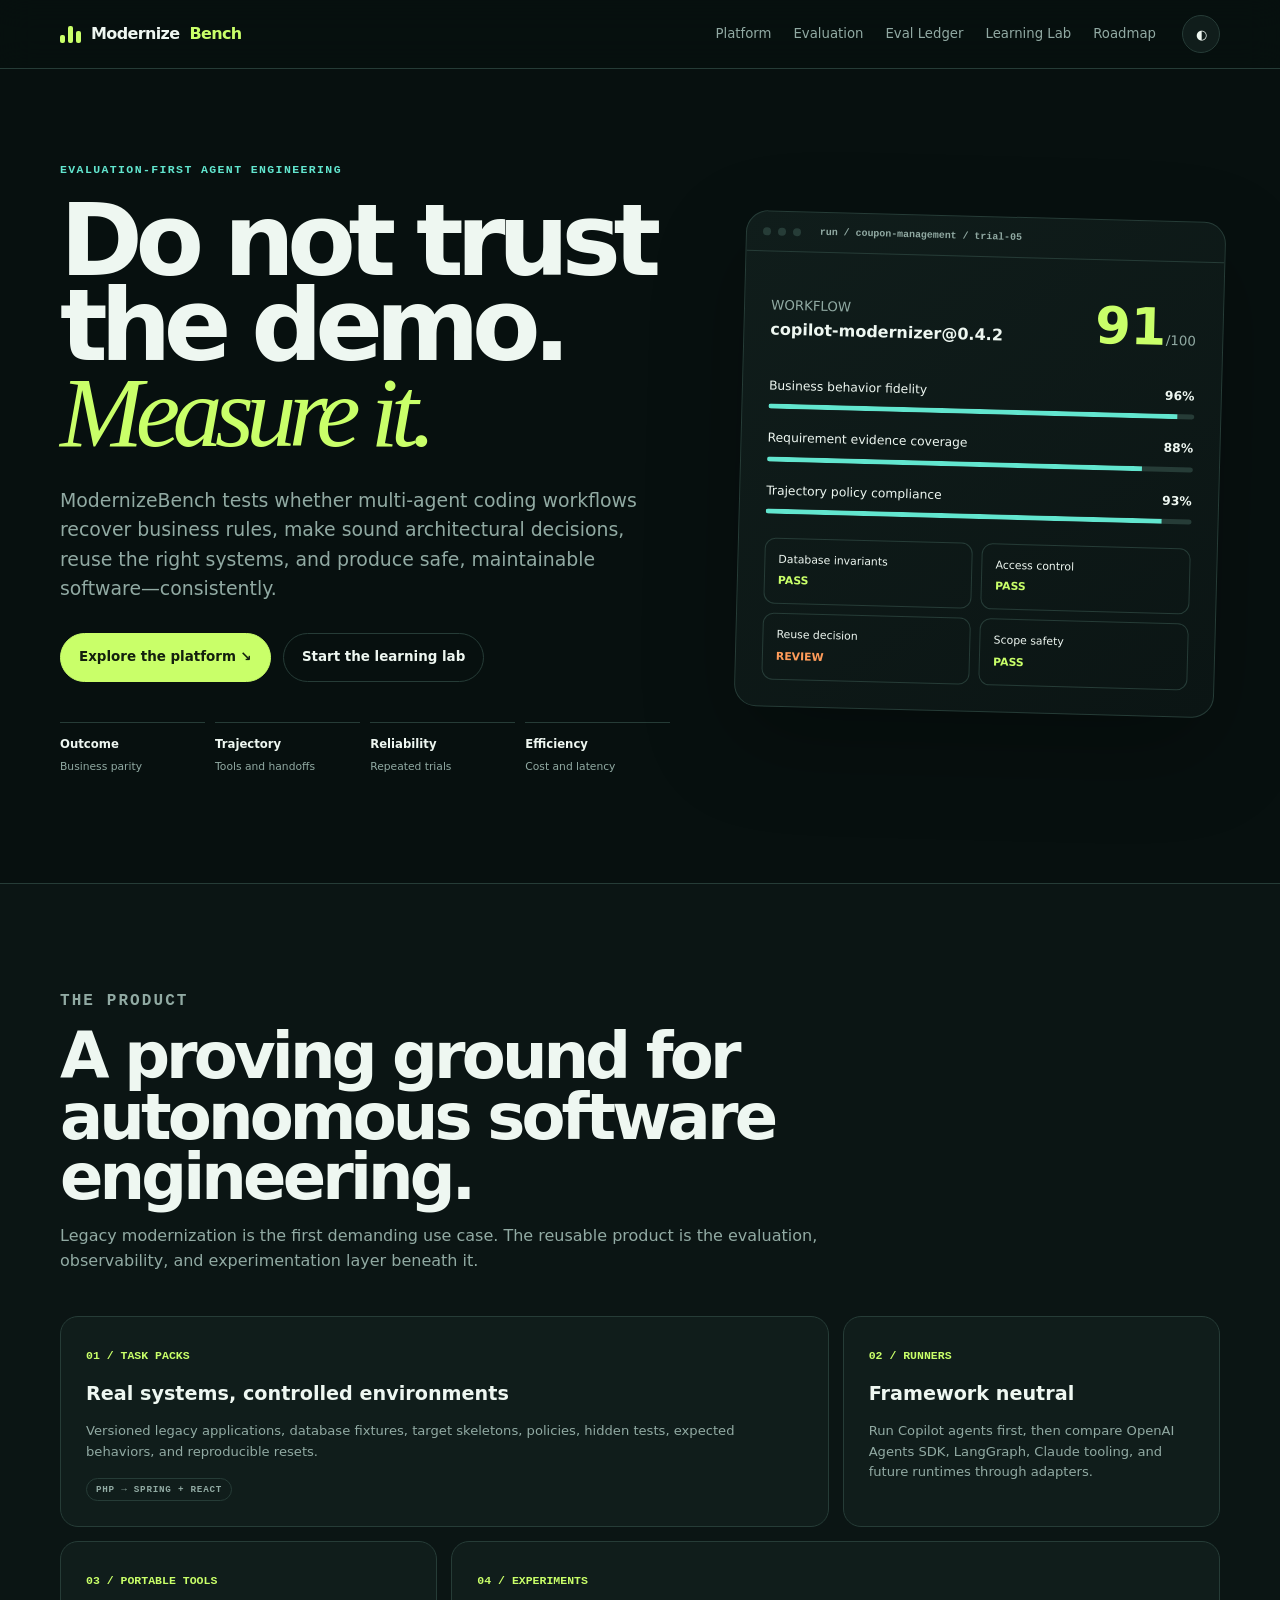
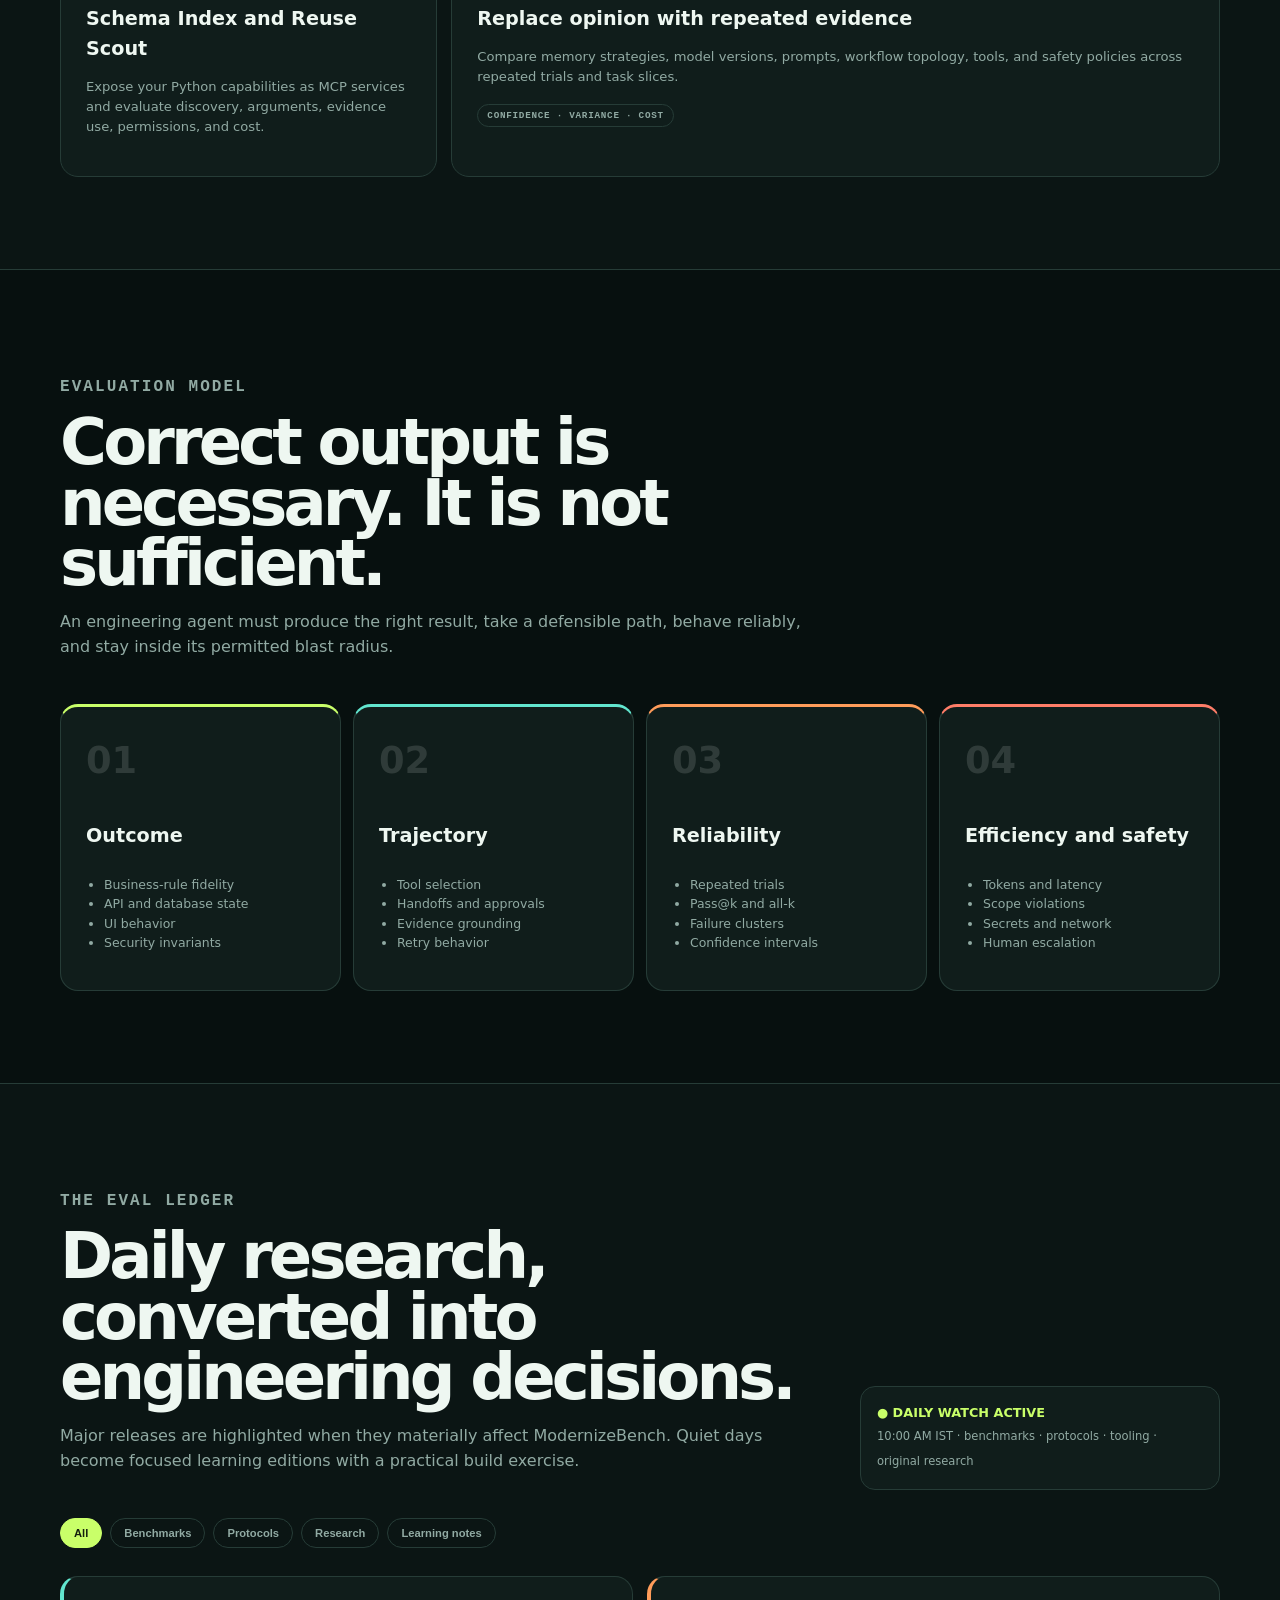
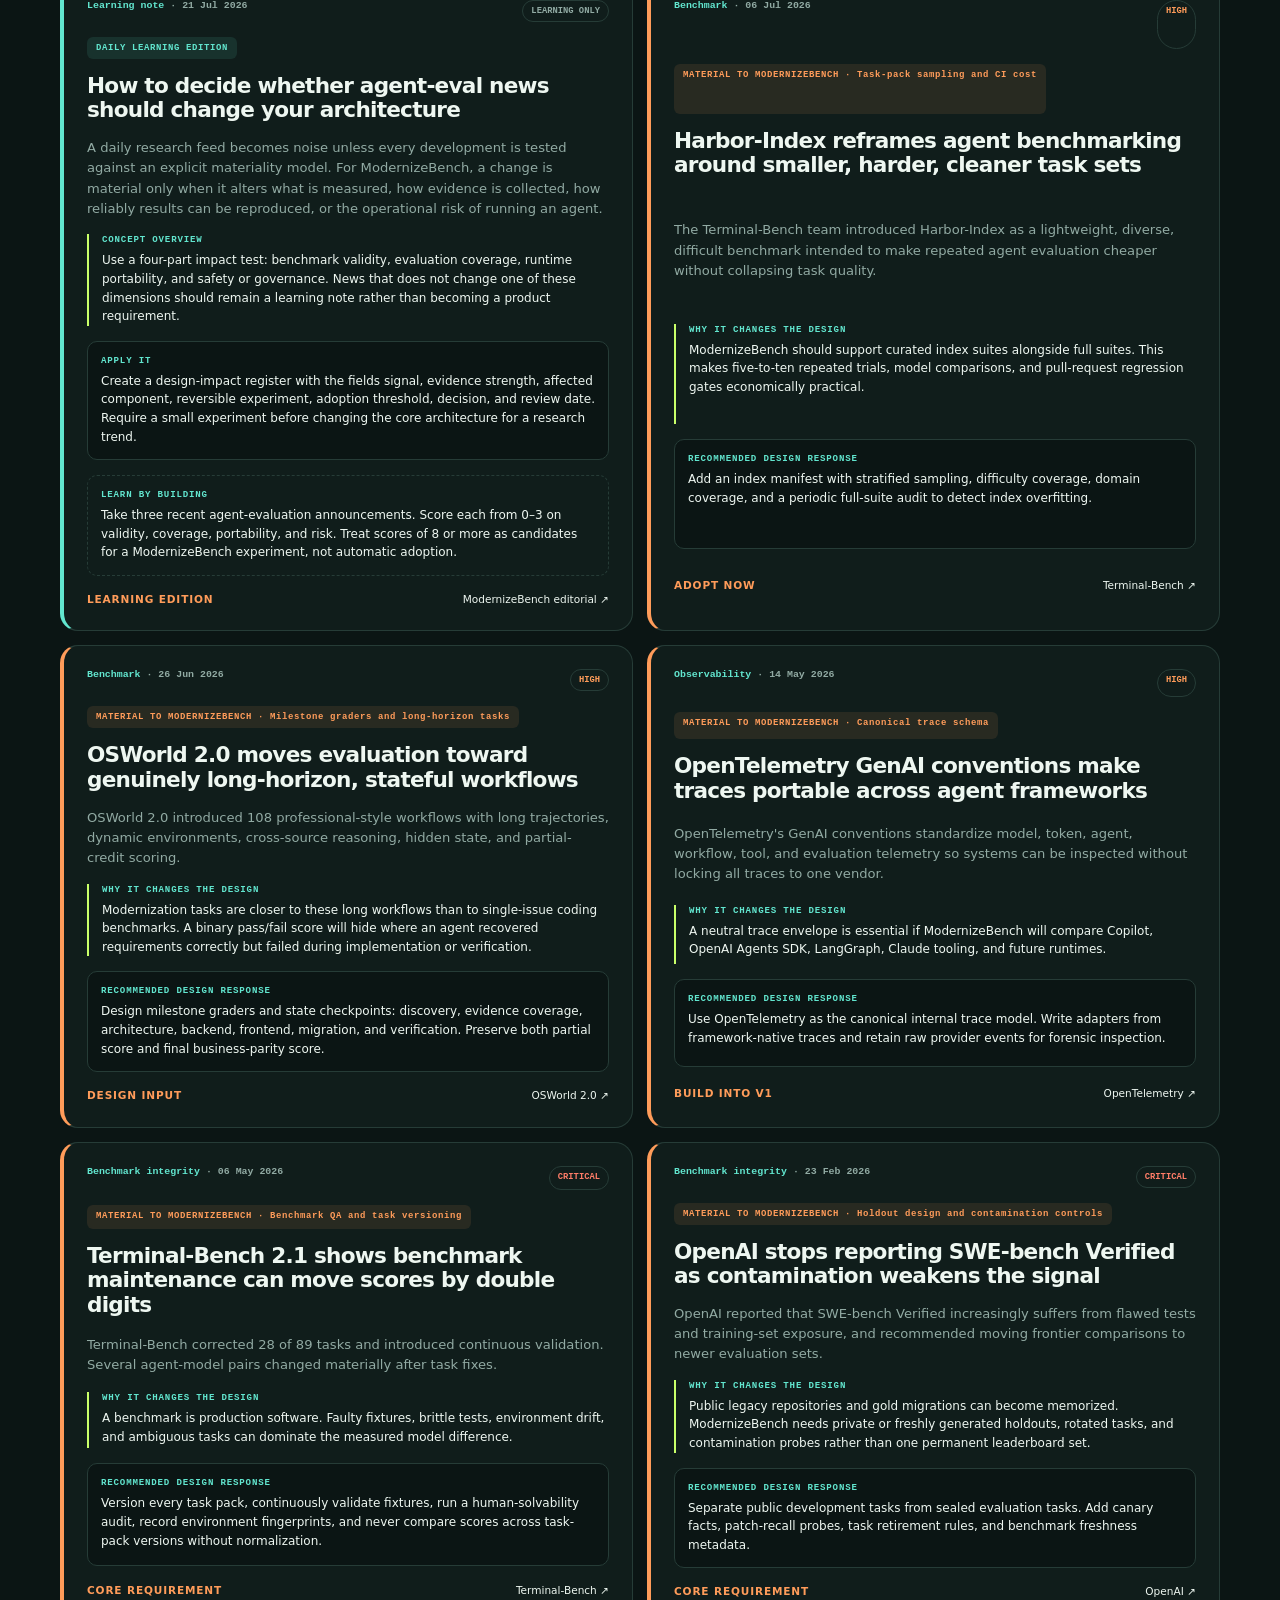
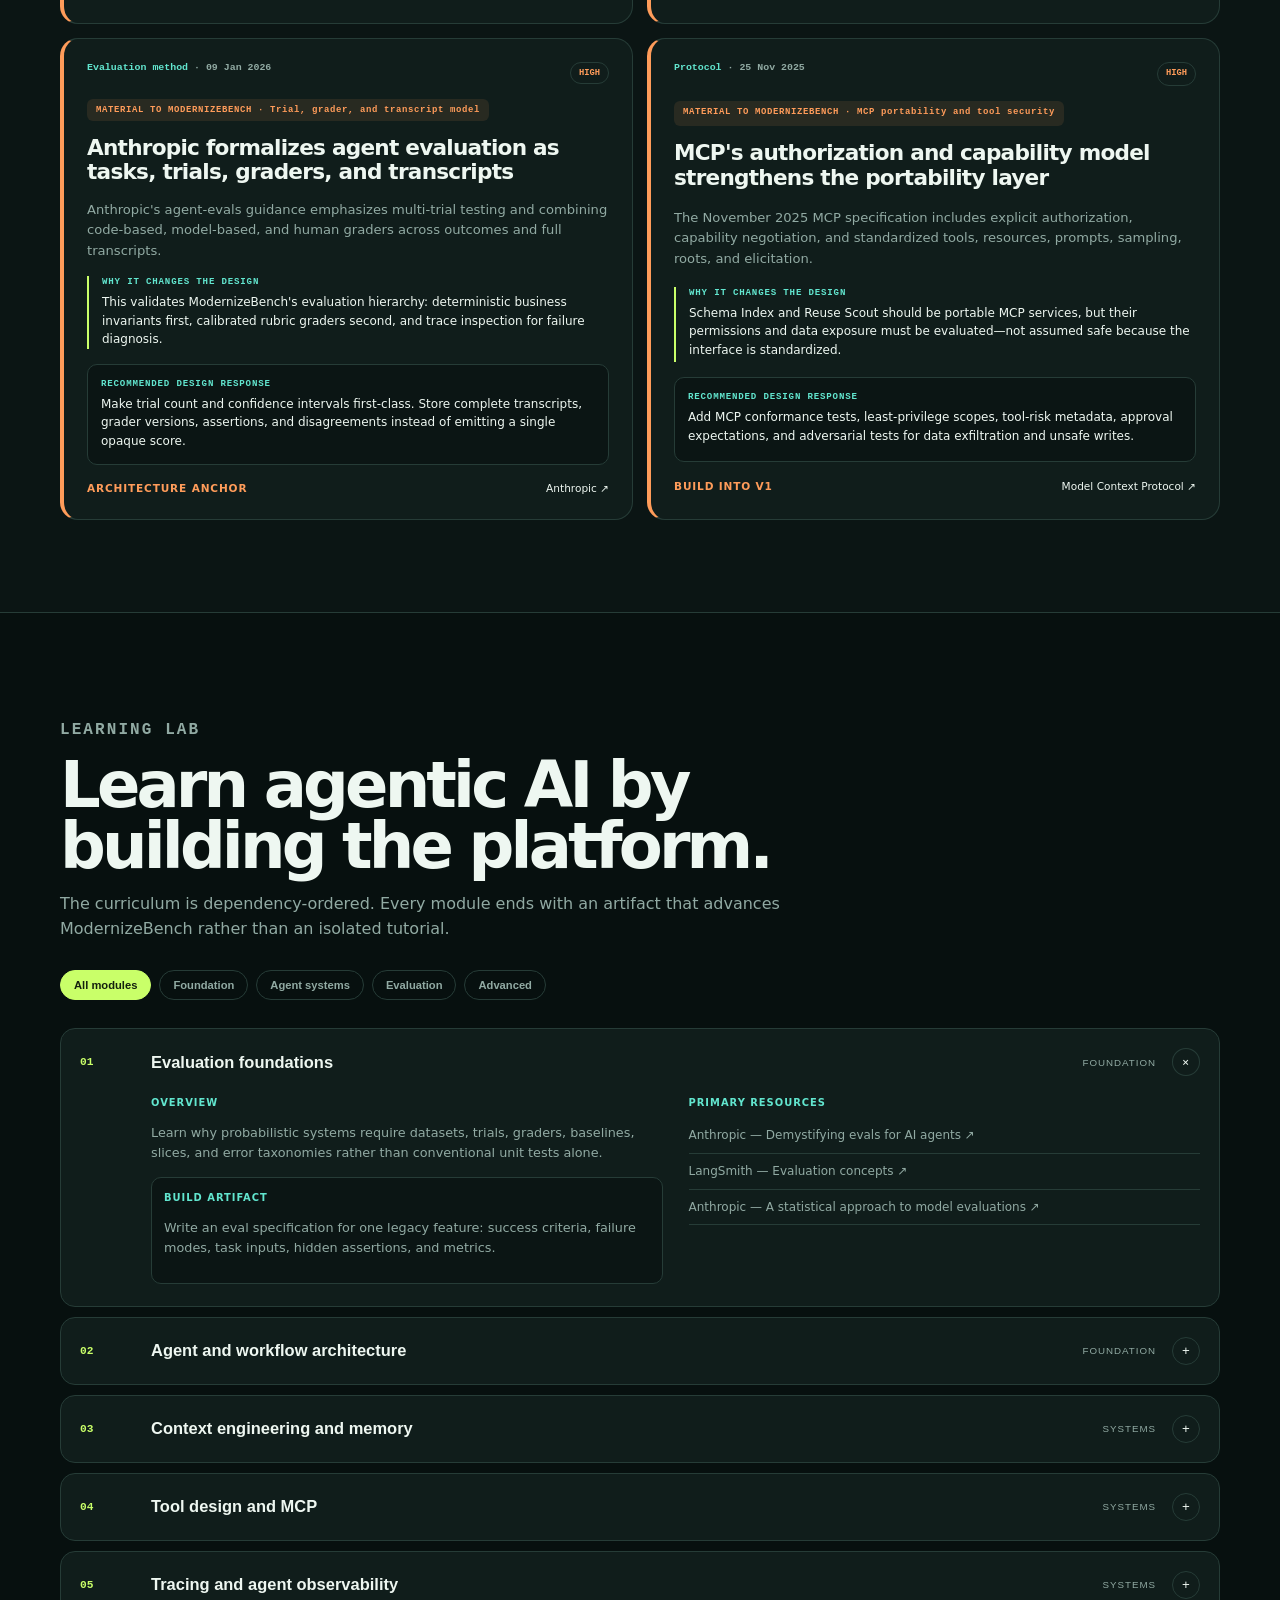
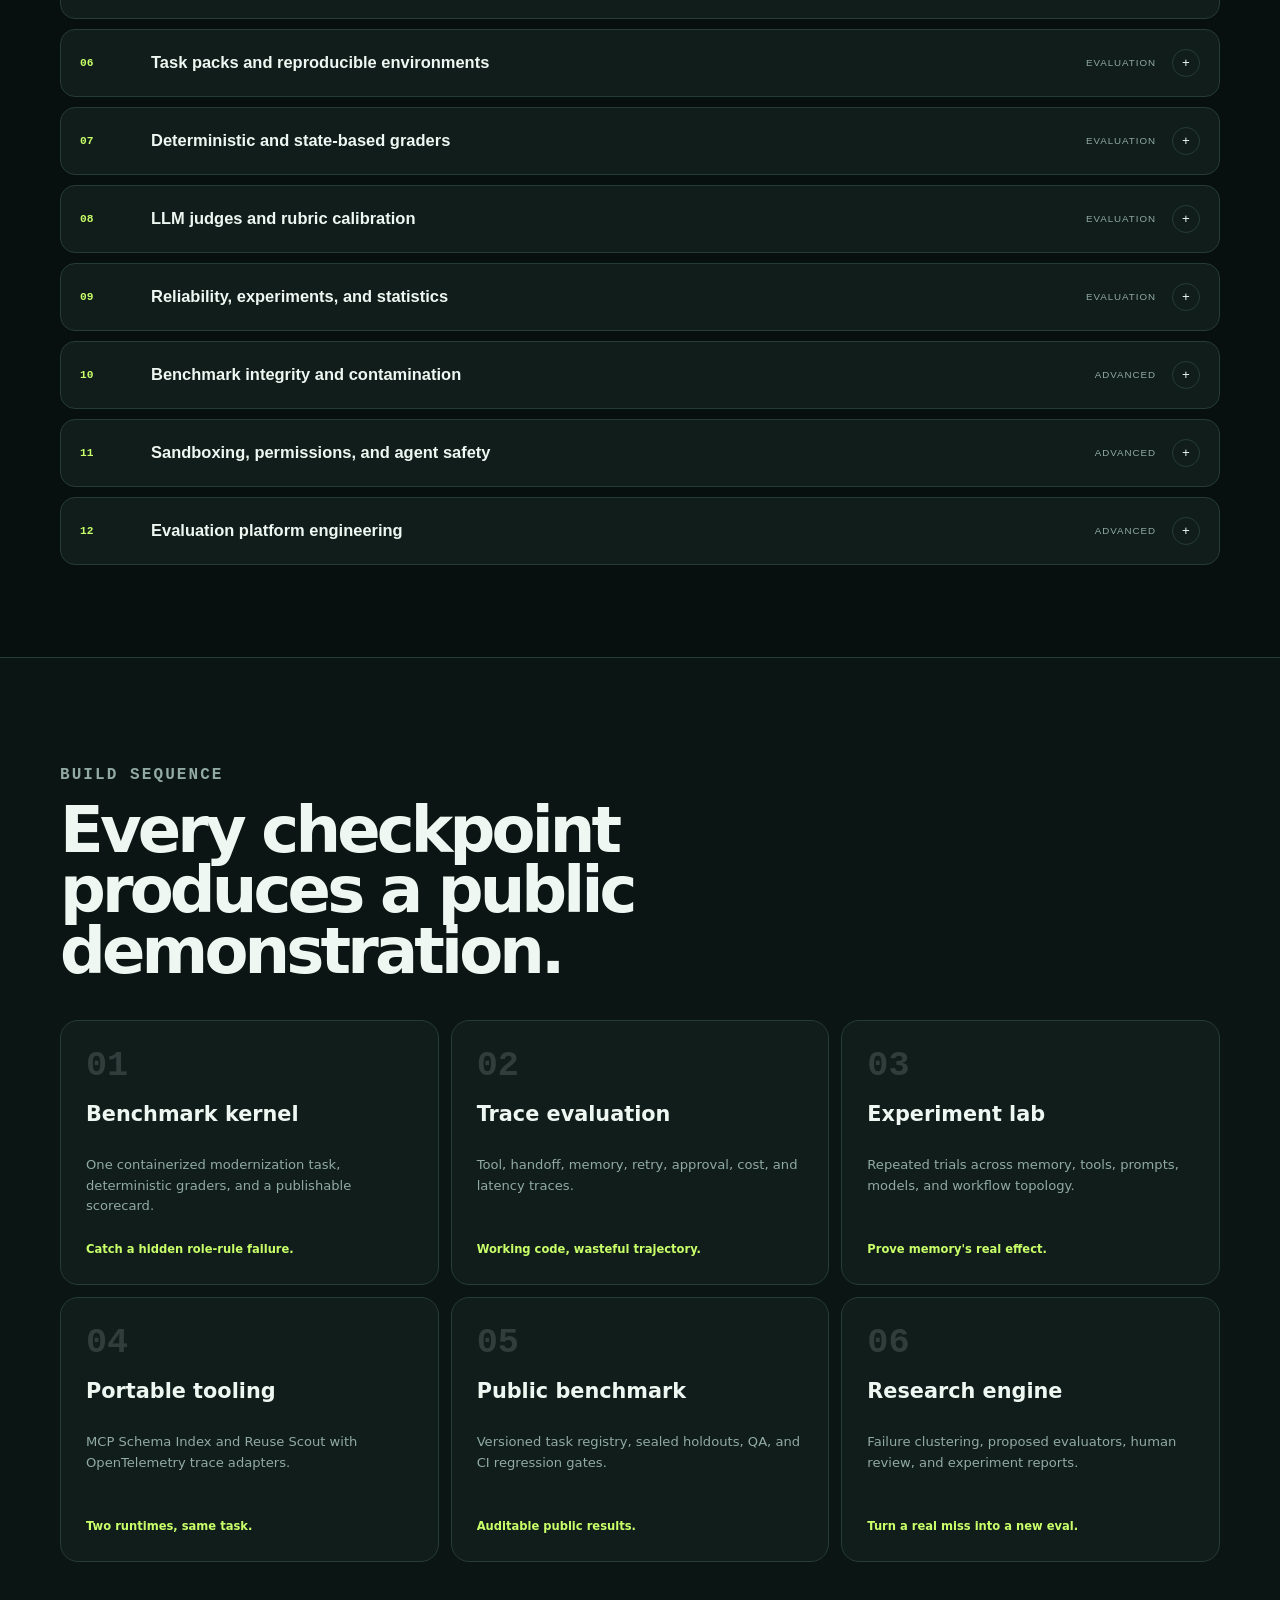
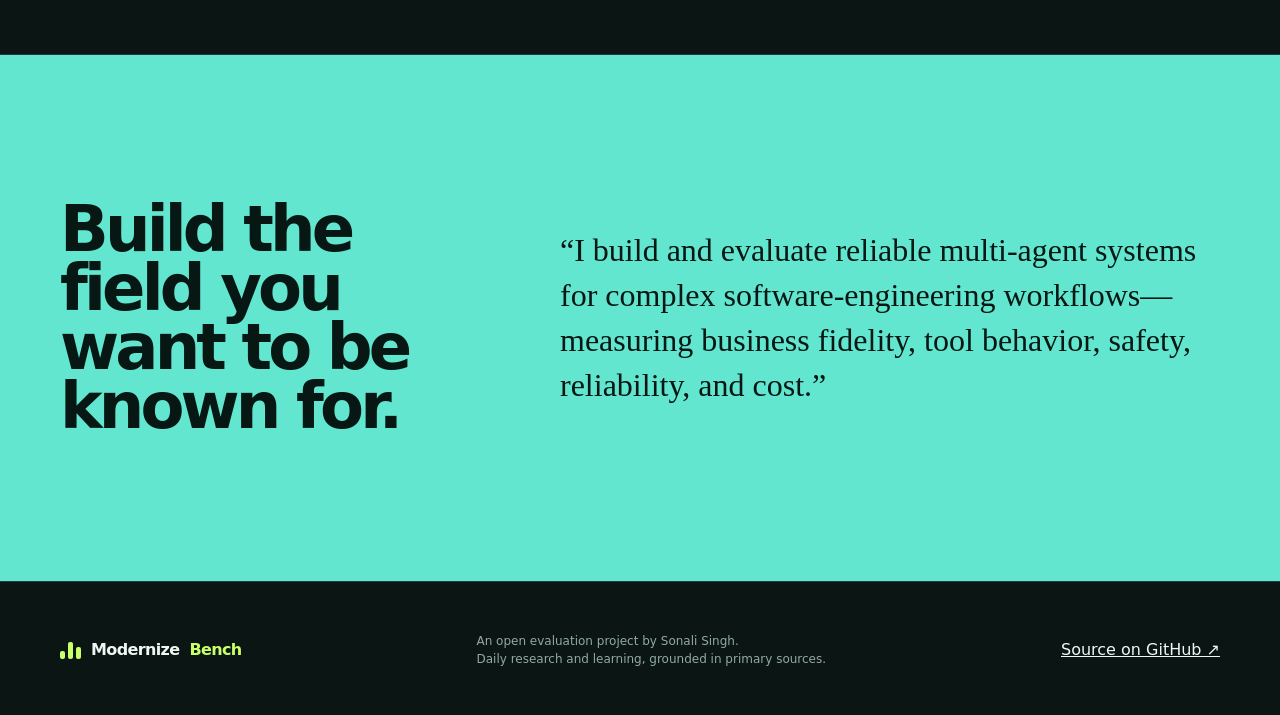
==== site/index.html @ 39fd47d6 "Add ModernizeBench public website" ====
<!doctype html>
<html lang="en" data-theme="dark">
<head>
  <meta charset="utf-8">
  <meta name="viewport" content="width=device-width,initial-scale=1">
  <meta name="description" content="ModernizeBench is an evaluation-first platform, research ledger, and learning lab for reliable agentic software engineering.">
  <meta property="og:title" content="ModernizeBench — Measure the agent, not the demo">
  <meta property="og:description" content="A public benchmark design, daily agent-evaluation publication, and deep learning curriculum.">
  <meta property="og:type" content="website">
  <title>ModernizeBench — Agentic engineering, evaluated</title>
  <style>
    :root{--bg:#07100f;--bg2:#0b1514;--panel:#101d1b;--panel2:#142321;--ink:#eef7f1;--muted:#91aaa3;--line:#263c37;--acid:#c9ff69;--cyan:#62e6cf;--orange:#ff9c5a;--red:#ff7d68;--shell:min(1160px,calc(100% - 36px));color-scheme:dark}
    html[data-theme="light"]{--bg:#f2f6f1;--bg2:#e9f0ea;--panel:#fff;--panel2:#f4f8f4;--ink:#14211d;--muted:#587069;--line:#cfddd5;--acid:#79aa1b;--cyan:#087d6c;--orange:#bc5e20;--red:#b23b2c;color-scheme:light}
    *{box-sizing:border-box}html{scroll-behavior:smooth}body{margin:0;background:var(--bg);color:var(--ink);font-family:Inter,ui-sans-serif,system-ui,-apple-system,BlinkMacSystemFont,"Segoe UI",sans-serif;line-height:1.55}a{color:inherit}.shell{width:var(--shell);margin:auto}.section{padding:92px 0}.muted{color:var(--muted)}
    .skip{position:absolute;left:-999px}.skip:focus{left:16px;top:16px;background:var(--acid);color:#14200e;padding:10px 14px;z-index:99}
    header{position:sticky;top:0;z-index:30;background:color-mix(in srgb,var(--bg) 88%,transparent);backdrop-filter:blur(16px);border-bottom:1px solid var(--line)}nav{height:68px;display:flex;align-items:center;gap:26px}.brand{display:flex;align-items:center;gap:10px;text-decoration:none;font-weight:850;letter-spacing:-.04em}.mark{display:grid;grid-template-columns:repeat(3,5px);gap:3px;align-items:end;height:18px}.mark i{display:block;background:var(--acid);border-radius:2px}.mark i:nth-child(1){height:8px}.mark i:nth-child(2){height:17px}.mark i:nth-child(3){height:12px}.brand em{color:var(--acid);font-style:normal}.links{display:flex;gap:22px;margin-left:auto}.links a{text-decoration:none;color:var(--muted);font-size:.83rem}.links a:hover{color:var(--ink)}.theme{border:1px solid var(--line);background:var(--panel);color:var(--ink);border-radius:999px;width:38px;height:38px;cursor:pointer}.menu{display:none;margin-left:auto;border:0;background:none;color:var(--ink);font-weight:700}
    .hero{min-height:760px;display:grid;grid-template-columns:1.12fr .88fr;gap:70px;align-items:center;padding:82px 0 105px}.eyebrow{color:var(--cyan);font:750 .72rem ui-monospace,SFMono-Regular,monospace;letter-spacing:.12em;text-transform:uppercase}.hero h1{font-size:clamp(3.5rem,7.8vw,7.5rem);line-height:.86;letter-spacing:-.075em;margin:22px 0 30px}.hero h1 span{color:var(--acid);font-family:Georgia,serif;font-style:italic;font-weight:500}.lede{font-size:1.18rem;color:var(--muted);max-width:700px}.actions{display:flex;gap:12px;margin:30px 0}.btn{display:inline-flex;align-items:center;justify-content:center;gap:9px;border-radius:999px;padding:13px 18px;text-decoration:none;font-weight:760;font-size:.84rem;border:1px solid var(--line)}.btn.primary{background:var(--acid);color:#14200e;border-color:var(--acid)}.proof{display:grid;grid-template-columns:repeat(4,1fr);gap:10px;margin-top:40px}.proof div{border-top:1px solid var(--line);padding-top:12px}.proof strong{display:block;font-size:.73rem}.proof span{font-size:.67rem;color:var(--muted)}
    .console{background:linear-gradient(145deg,var(--panel),var(--bg2));border:1px solid var(--line);border-radius:22px;box-shadow:0 34px 90px rgba(0,0,0,.28);overflow:hidden;transform:rotate(1.5deg)}.console-top{display:flex;gap:7px;align-items:center;padding:14px 16px;border-bottom:1px solid var(--line);font:650 .62rem ui-monospace,monospace;color:var(--muted)}.dot{width:8px;height:8px;border-radius:50%;background:var(--line)}.console-body{padding:26px}.score{display:flex;justify-content:space-between;align-items:center}.score b{font-size:3.2rem;color:var(--acid)}.score small{color:var(--muted)}.metric{display:grid;grid-template-columns:1fr auto;gap:8px;margin:20px 0;font-size:.77rem}.metric i{grid-column:1/-1;height:5px;background:var(--line);border-radius:9px;overflow:hidden}.metric i:after{content:"";display:block;height:100%;width:var(--v);background:var(--cyan)}.checks{display:grid;grid-template-columns:1fr 1fr;gap:9px;margin-top:24px}.check{padding:13px;border:1px solid var(--line);border-radius:11px;font-size:.68rem}.check b{display:block;color:var(--acid);margin-top:5px}.check.warn b{color:var(--orange)}
    .kicker{color:var(--cyan);font:800 .67rem ui-monospace,monospace;letter-spacing:.13em;text-transform:uppercase}.heading{max-width:760px}.heading h2{font-size:clamp(2.5rem,5vw,5rem);line-height:.95;letter-spacing:-.06em;margin:15px 0}.heading p{color:var(--muted);font-size:1rem}.grid3{display:grid;grid-template-columns:repeat(3,1fr);gap:14px;margin-top:42px}.card{background:var(--panel);border:1px solid var(--line);border-radius:18px;padding:25px}.card h3{font-size:1.2rem;margin:12px 0}.card p{color:var(--muted);font-size:.82rem}.num{color:var(--acid);font:750 .72rem ui-monospace,monospace}.wide{grid-column:span 2}.tag{display:inline-block;border:1px solid var(--line);border-radius:999px;padding:5px 9px;color:var(--muted);font:700 .58rem ui-monospace,monospace;letter-spacing:.08em}
    .layers{display:grid;grid-template-columns:repeat(4,1fr);gap:12px;margin-top:44px}.layer{min-height:250px;display:flex;flex-direction:column}.layer b{font-size:2.3rem;color:color-mix(in srgb,var(--ink) 14%,transparent)}.layer h3{margin-top:32px}.layer ul{padding-left:18px;color:var(--muted);font-size:.78rem}.layer:nth-child(1){border-top:3px solid var(--acid)}.layer:nth-child(2){border-top:3px solid var(--cyan)}.layer:nth-child(3){border-top:3px solid var(--orange)}.layer:nth-child(4){border-top:3px solid var(--red)}
    .darkband{background:var(--bg2);border-block:1px solid var(--line)}.newsletter-head{display:flex;gap:40px;align-items:end;justify-content:space-between}.watch{max-width:360px;border:1px solid var(--line);border-radius:15px;padding:16px;background:var(--panel)}.watch strong{display:block;color:var(--acid);font-size:.8rem}.watch span{color:var(--muted);font-size:.72rem}.filters{display:flex;gap:8px;flex-wrap:wrap;margin:28px 0}.filter,.stage{border:1px solid var(--line);background:transparent;color:var(--muted);border-radius:999px;padding:8px 13px;cursor:pointer;font-size:.7rem;font-weight:750}.filter.active,.stage.active{background:var(--acid);color:#14200e;border-color:var(--acid)}.newsgrid{display:grid;grid-template-columns:1fr 1fr;gap:14px}.news{background:var(--panel);border:1px solid var(--line);border-radius:18px;padding:23px;display:grid;gap:15px}.news.material{border-left:4px solid var(--orange)}.news.learning{border-left:4px solid var(--cyan)}.topline{display:flex;justify-content:space-between;gap:12px;color:var(--muted);font:650 .62rem ui-monospace,monospace}.topline span{color:var(--cyan)}.relevance{border:1px solid var(--line);border-radius:999px;padding:5px 8px;font:800 .55rem ui-monospace,monospace;white-space:nowrap}.r-critical{color:var(--red)}.r-high{color:var(--orange)}.r-medium{color:var(--cyan)}.banner{width:max-content;max-width:100%;border-radius:6px;padding:6px 9px;background:color-mix(in srgb,var(--orange) 10%,transparent);color:var(--orange);font:800 .56rem ui-monospace,monospace;letter-spacing:.07em}.news.learning .banner{background:color-mix(in srgb,var(--cyan) 10%,transparent);color:var(--cyan)}.news h3{font-size:1.35rem;line-height:1.14;letter-spacing:-.035em;margin:0}.news>p{color:var(--muted);font-size:.82rem;margin:0}.block{border-left:2px solid var(--acid);padding-left:13px}.block small,.exercise small{display:block;color:var(--cyan);font:800 .57rem ui-monospace,monospace;letter-spacing:.09em}.block p,.exercise p{font-size:.75rem;margin:6px 0 0}.actionblock{border:1px solid var(--line);background:var(--bg2);padding:13px;border-radius:10px}.exercise{border:1px dashed var(--line);padding:13px;border-radius:10px}.foot{display:flex;justify-content:space-between;gap:12px;align-items:center;font-size:.66rem}.urgency{color:var(--orange);font-weight:800;text-transform:uppercase;letter-spacing:.08em}.source{text-decoration:none}.source:hover{color:var(--acid)}
    .learninglist{display:grid;gap:10px;margin-top:28px}.learn{background:var(--panel);border:1px solid var(--line);border-radius:15px;overflow:hidden}.learnhead{width:100%;display:grid;grid-template-columns:55px 1fr auto auto;gap:16px;align-items:center;padding:19px;background:none;border:0;color:var(--ink);text-align:left;cursor:pointer}.learnhead .n{color:var(--acid);font:750 .7rem ui-monospace,monospace}.learnhead strong{font-size:1.03rem}.learnhead .s{color:var(--muted);font-size:.61rem;letter-spacing:.1em;text-transform:uppercase}.plus{width:28px;height:28px;border:1px solid var(--line);border-radius:50%;display:grid;place-items:center}.learnbody{display:none;grid-template-columns:1fr 1fr;gap:26px;padding:0 19px 22px 90px}.learn.open .learnbody{display:grid}.learn.open .plus{transform:rotate(45deg)}.learnbody h4{color:var(--cyan);font-size:.62rem;letter-spacing:.1em;text-transform:uppercase;margin:0 0 8px}.learnbody p{color:var(--muted);font-size:.8rem}.artifact{border:1px solid var(--line);background:var(--bg2);border-radius:10px;padding:12px;margin-top:14px}.resources{display:grid}.resources a{text-decoration:none;color:var(--muted);font-size:.75rem;padding:8px 0;border-bottom:1px solid var(--line)}.resources a:hover{color:var(--acid)}
    .roadmap{display:grid;grid-template-columns:repeat(3,1fr);gap:12px;margin-top:38px}.road{min-height:265px;display:flex;flex-direction:column}.road>span{font:800 2.2rem ui-monospace,monospace;color:color-mix(in srgb,var(--ink) 15%,transparent)}.road h3{font-size:1.3rem}.road b{margin-top:auto;color:var(--acid);font-size:.72rem}.position{background:var(--cyan);color:#071713}.positiongrid{display:grid;grid-template-columns:.8fr 1.2fr;gap:60px;align-items:center}.position h2{font-size:clamp(2.5rem,5vw,5rem);line-height:.92;letter-spacing:-.06em}.position blockquote{font-family:Georgia,serif;font-size:clamp(1.25rem,2.5vw,2rem);line-height:1.4;margin:0}footer{padding:38px 0;background:var(--bg2);border-top:1px solid var(--line)}.footer{display:flex;justify-content:space-between;gap:30px;align-items:center}.footer p{color:var(--muted);font-size:.75rem}
    @media(max-width:950px){.hero{grid-template-columns:1fr;min-height:auto}.console{max-width:680px;transform:none}.grid3,.layers,.roadmap{grid-template-columns:1fr 1fr}.newsgrid{grid-template-columns:1fr}.links{display:none;position:absolute;left:18px;right:18px;top:67px;background:var(--panel);border:1px solid var(--line);border-radius:14px;padding:18px;flex-direction:column}.links.open{display:flex}.menu{display:block}.theme{margin-left:0}}
    @media(max-width:650px){.section{padding:72px 0}.hero{padding-top:65px}.hero h1{font-size:clamp(3.2rem,17vw,5rem)}.proof,.grid3,.layers,.roadmap,.positiongrid{grid-template-columns:1fr}.wide{grid-column:auto}.newsletter-head,.footer{display:grid}.learnhead{grid-template-columns:38px 1fr auto}.learnhead .s{display:none}.learnbody,.learn.open .learnbody{grid-template-columns:1fr;padding:0 17px 20px}.actions{display:grid}.btn{width:100%}.checks{grid-template-columns:1fr}.positiongrid{gap:20px}}
  </style>
</head>
<body>
<a class="skip" href="#main">Skip to content</a>
<header><nav class="shell"><a class="brand" href="#top"><span class="mark"><i></i><i></i><i></i></span>Modernize<em>Bench</em></a><button class="menu" aria-expanded="false">Menu</button><div class="links"><a href="#platform">Platform</a><a href="#evaluation">Evaluation</a><a href="#ledger">Eval Ledger</a><a href="#learn">Learning Lab</a><a href="#roadmap">Roadmap</a></div><button class="theme" aria-label="Toggle theme">◐</button></nav></header>
<main id="main">
<section class="shell hero" id="top"><div><p class="eyebrow">Evaluation-first agent engineering</p><h1>Do not trust<br>the demo.<br><span>Measure it.</span></h1><p class="lede">ModernizeBench tests whether multi-agent coding workflows recover business rules, make sound architectural decisions, reuse the right systems, and produce safe, maintainable software—consistently.</p><div class="actions"><a class="btn primary" href="#platform">Explore the platform ↘</a><a class="btn" href="#learn">Start the learning lab</a></div><div class="proof"><div><strong>Outcome</strong><span>Business parity</span></div><div><strong>Trajectory</strong><span>Tools and handoffs</span></div><div><strong>Reliability</strong><span>Repeated trials</span></div><div><strong>Efficiency</strong><span>Cost and latency</span></div></div></div><aside class="console" aria-label="Example evaluation scorecard"><div class="console-top"><i class="dot"></i><i class="dot"></i><i class="dot"></i>&nbsp; run / coupon-management / trial-05</div><div class="console-body"><div class="score"><div><small>WORKFLOW</small><br><strong>copilot-modernizer@0.4.2</strong></div><div><b>91</b><small>/100</small></div></div><div class="metric"><span>Business behavior fidelity</span><strong>96%</strong><i style="--v:96%"></i></div><div class="metric"><span>Requirement evidence coverage</span><strong>88%</strong><i style="--v:88%"></i></div><div class="metric"><span>Trajectory policy compliance</span><strong>93%</strong><i style="--v:93%"></i></div><div class="checks"><div class="check">Database invariants<b>PASS</b></div><div class="check">Access control<b>PASS</b></div><div class="check warn">Reuse decision<b>REVIEW</b></div><div class="check">Scope safety<b>PASS</b></div></div></div></aside></section>
<section class="section darkband" id="platform"><div class="shell"><div class="heading"><p class="kicker">The product</p><h2>A proving ground for autonomous software engineering.</h2><p>Legacy modernization is the first demanding use case. The reusable product is the evaluation, observability, and experimentation layer beneath it.</p></div><div class="grid3"><article class="card wide"><span class="num">01 / TASK PACKS</span><h3>Real systems, controlled environments</h3><p>Versioned legacy applications, database fixtures, target skeletons, policies, hidden tests, expected behaviors, and reproducible resets.</p><span class="tag">PHP → SPRING + REACT</span></article><article class="card"><span class="num">02 / RUNNERS</span><h3>Framework neutral</h3><p>Run Copilot agents first, then compare OpenAI Agents SDK, LangGraph, Claude tooling, and future runtimes through adapters.</p></article><article class="card"><span class="num">03 / PORTABLE TOOLS</span><h3>Schema Index and Reuse Scout</h3><p>Expose your Python capabilities as MCP services and evaluate discovery, arguments, evidence use, permissions, and cost.</p></article><article class="card wide"><span class="num">04 / EXPERIMENTS</span><h3>Replace opinion with repeated evidence</h3><p>Compare memory strategies, model versions, prompts, workflow topology, tools, and safety policies across repeated trials and task slices.</p><span class="tag">CONFIDENCE · VARIANCE · COST</span></article></div></div></section>
<section class="section" id="evaluation"><div class="shell"><div class="heading"><p class="kicker">Evaluation model</p><h2>Correct output is necessary. It is not sufficient.</h2><p>An engineering agent must produce the right result, take a defensible path, behave reliably, and stay inside its permitted blast radius.</p></div><div class="layers"><article class="card layer"><b>01</b><h3>Outcome</h3><ul><li>Business-rule fidelity</li><li>API and database state</li><li>UI behavior</li><li>Security invariants</li></ul></article><article class="card layer"><b>02</b><h3>Trajectory</h3><ul><li>Tool selection</li><li>Handoffs and approvals</li><li>Evidence grounding</li><li>Retry behavior</li></ul></article><article class="card layer"><b>03</b><h3>Reliability</h3><ul><li>Repeated trials</li><li>Pass@k and all-k</li><li>Failure clusters</li><li>Confidence intervals</li></ul></article><article class="card layer"><b>04</b><h3>Efficiency and safety</h3><ul><li>Tokens and latency</li><li>Scope violations</li><li>Secrets and network</li><li>Human escalation</li></ul></article></div></div></section>
<section class="section darkband" id="ledger"><div class="shell"><div class="newsletter-head"><div class="heading"><p class="kicker">The Eval Ledger</p><h2>Daily research, converted into engineering decisions.</h2><p>Major releases are highlighted when they materially affect ModernizeBench. Quiet days become focused learning editions with a practical build exercise.</p></div><div class="watch"><strong>● DAILY WATCH ACTIVE</strong><span>10:00 AM IST · benchmarks · protocols · tooling · original research</span></div></div><div class="filters" id="filters"><button class="filter active" data-filter="all">All</button><button class="filter" data-filter="benchmarks">Benchmarks</button><button class="filter" data-filter="protocols">Protocols</button><button class="filter" data-filter="research">Research</button><button class="filter" data-filter="learning">Learning notes</button></div><div class="newsgrid" id="newsgrid"></div></div></section>
<section class="section" id="learn"><div class="shell"><div class="heading"><p class="kicker">Learning lab</p><h2>Learn agentic AI by building the platform.</h2><p>The curriculum is dependency-ordered. Every module ends with an artifact that advances ModernizeBench rather than an isolated tutorial.</p></div><div class="filters" id="stages"><button class="stage active" data-stage="all">All modules</button><button class="stage" data-stage="foundation">Foundation</button><button class="stage" data-stage="systems">Agent systems</button><button class="stage" data-stage="evaluation">Evaluation</button><button class="stage" data-stage="advanced">Advanced</button></div><div class="learninglist" id="learninglist"></div></div></section>
<section class="section darkband" id="roadmap"><div class="shell"><div class="heading"><p class="kicker">Build sequence</p><h2>Every checkpoint produces a public demonstration.</h2></div><div class="roadmap"><article class="card road"><span>01</span><h3>Benchmark kernel</h3><p>One containerized modernization task, deterministic graders, and a publishable scorecard.</p><b>Catch a hidden role-rule failure.</b></article><article class="card road"><span>02</span><h3>Trace evaluation</h3><p>Tool, handoff, memory, retry, approval, cost, and latency traces.</p><b>Working code, wasteful trajectory.</b></article><article class="card road"><span>03</span><h3>Experiment lab</h3><p>Repeated trials across memory, tools, prompts, models, and workflow topology.</p><b>Prove memory's real effect.</b></article><article class="card road"><span>04</span><h3>Portable tooling</h3><p>MCP Schema Index and Reuse Scout with OpenTelemetry trace adapters.</p><b>Two runtimes, same task.</b></article><article class="card road"><span>05</span><h3>Public benchmark</h3><p>Versioned task registry, sealed holdouts, QA, and CI regression gates.</p><b>Auditable public results.</b></article><article class="card road"><span>06</span><h3>Research engine</h3><p>Failure clustering, proposed evaluators, human review, and experiment reports.</p><b>Turn a real miss into a new eval.</b></article></div></div></section>
<section class="section position"><div class="shell positiongrid"><h2>Build the field you want to be known for.</h2><blockquote>“I build and evaluate reliable multi-agent systems for complex software-engineering workflows—measuring business fidelity, tool behavior, safety, reliability, and cost.”</blockquote></div></section>
</main>
<footer><div class="shell footer"><a class="brand" href="#top"><span class="mark"><i></i><i></i><i></i></span>Modernize<em>Bench</em></a><p>An open evaluation project by Sonali Singh.<br>Daily research and learning, grounded in primary sources.</p><a href="https://github.com/sonali426/Curator">Source on GitHub ↗</a></div></footer>
<script src="assets/data.js"></script>
<script>
(()=>{const D=window.MODERNIZEBENCH_DATA,news=document.querySelector('#newsgrid'),learn=document.querySelector('#learninglist');const date=x=>new Intl.DateTimeFormat('en-GB',{day:'2-digit',month:'short',year:'numeric'}).format(new Date(x+'T00:00:00'));const cls=x=>'r-'+(x||'medium').toLowerCase().replaceAll(' ','-');
function renderNews(f='all'){news.innerHTML=D.newsletter.filter(x=>f==='all'||x.category===f).sort((a,b)=>new Date(b.date)-new Date(a.date)).map(x=>`<article class="news ${x.material?'material':'learning'}"><div class="topline"><div><span>${x.label}</span> · <time>${date(x.date)}</time></div><b class="relevance ${cls(x.relevance)}">${x.relevance}</b></div><div class="banner">${x.material?'MATERIAL TO MODERNIZEBENCH · '+x.affected:'DAILY LEARNING EDITION'}</div><h3>${x.title}</h3><p>${x.summary}</p><div class="block"><small>${x.material?'WHY IT CHANGES THE DESIGN':'CONCEPT OVERVIEW'}</small><p>${x.impact}</p></div><div class="block actionblock"><small>${x.material?'RECOMMENDED DESIGN RESPONSE':'APPLY IT'}</small><p>${x.action}</p></div>${x.exercise?`<div class="exercise"><small>LEARN BY BUILDING</small><p>${x.exercise}</p></div>`:''}<div class="foot"><span class="urgency">${x.urgency}</span><a class="source" href="${x.url}" ${x.url.startsWith('#')?'':'target="_blank" rel="noreferrer"'}>${x.source} ↗</a></div></article>`).join('')}
function renderLearn(s='all'){learn.innerHTML=D.learning.filter(x=>s==='all'||x.stage===s).map((x,i)=>`<article class="learn ${i===0?'open':''}"><button class="learnhead" aria-expanded="${i===0}"><span class="n">${x.number}</span><strong>${x.title}</strong><span class="s">${x.stage}</span><span class="plus">+</span></button><div class="learnbody"><div><h4>Overview</h4><p>${x.overview}</p><div class="artifact"><h4>Build artifact</h4><p>${x.build}</p></div></div><div><h4>Primary resources</h4><div class="resources">${x.resources.map(r=>`<a href="${r.url}" target="_blank" rel="noreferrer">${r.name} ↗</a>`).join('')}</div></div></div></article>`).join('');document.querySelectorAll('.learnhead').forEach(b=>b.onclick=()=>{const a=b.closest('.learn');a.classList.toggle('open');b.setAttribute('aria-expanded',a.classList.contains('open'))})}
renderNews();renderLearn();document.querySelectorAll('.filter').forEach(b=>b.onclick=()=>{document.querySelectorAll('.filter').forEach(x=>x.classList.remove('active'));b.classList.add('active');renderNews(b.dataset.filter)});document.querySelectorAll('.stage').forEach(b=>b.onclick=()=>{document.querySelectorAll('.stage').forEach(x=>x.classList.remove('active'));b.classList.add('active');renderLearn(b.dataset.stage)});const t=document.querySelector('.theme');const saved=localStorage.getItem('mb-theme');if(saved)document.documentElement.dataset.theme=saved;t.onclick=()=>{const n=document.documentElement.dataset.theme==='dark'?'light':'dark';document.documentElement.dataset.theme=n;localStorage.setItem('mb-theme',n)};const m=document.querySelector('.menu'),l=document.querySelector('.links');m.onclick=()=>{l.classList.toggle('open');m.setAttribute('aria-expanded',l.classList.contains('open'))};l.querySelectorAll('a').forEach(a=>a.onclick=()=>l.classList.remove('open'))})();
</script>
</body>
</html>
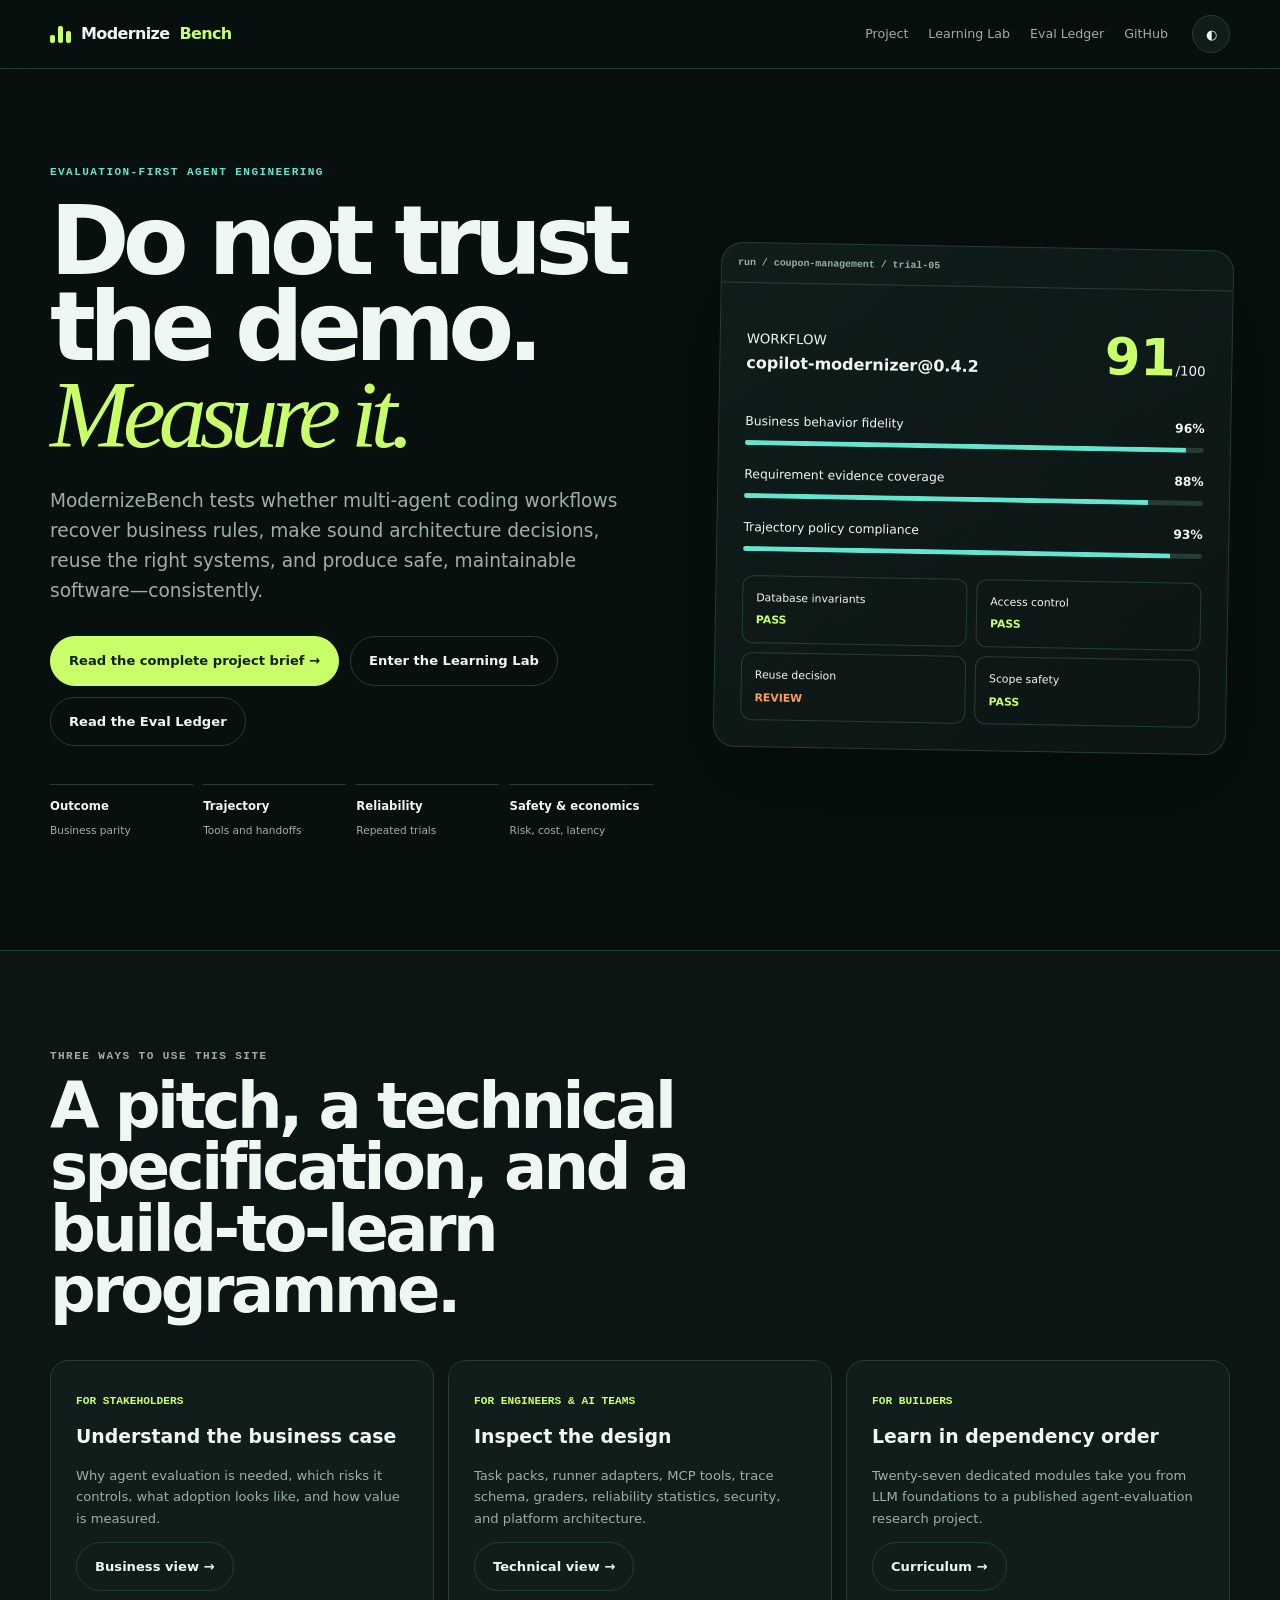
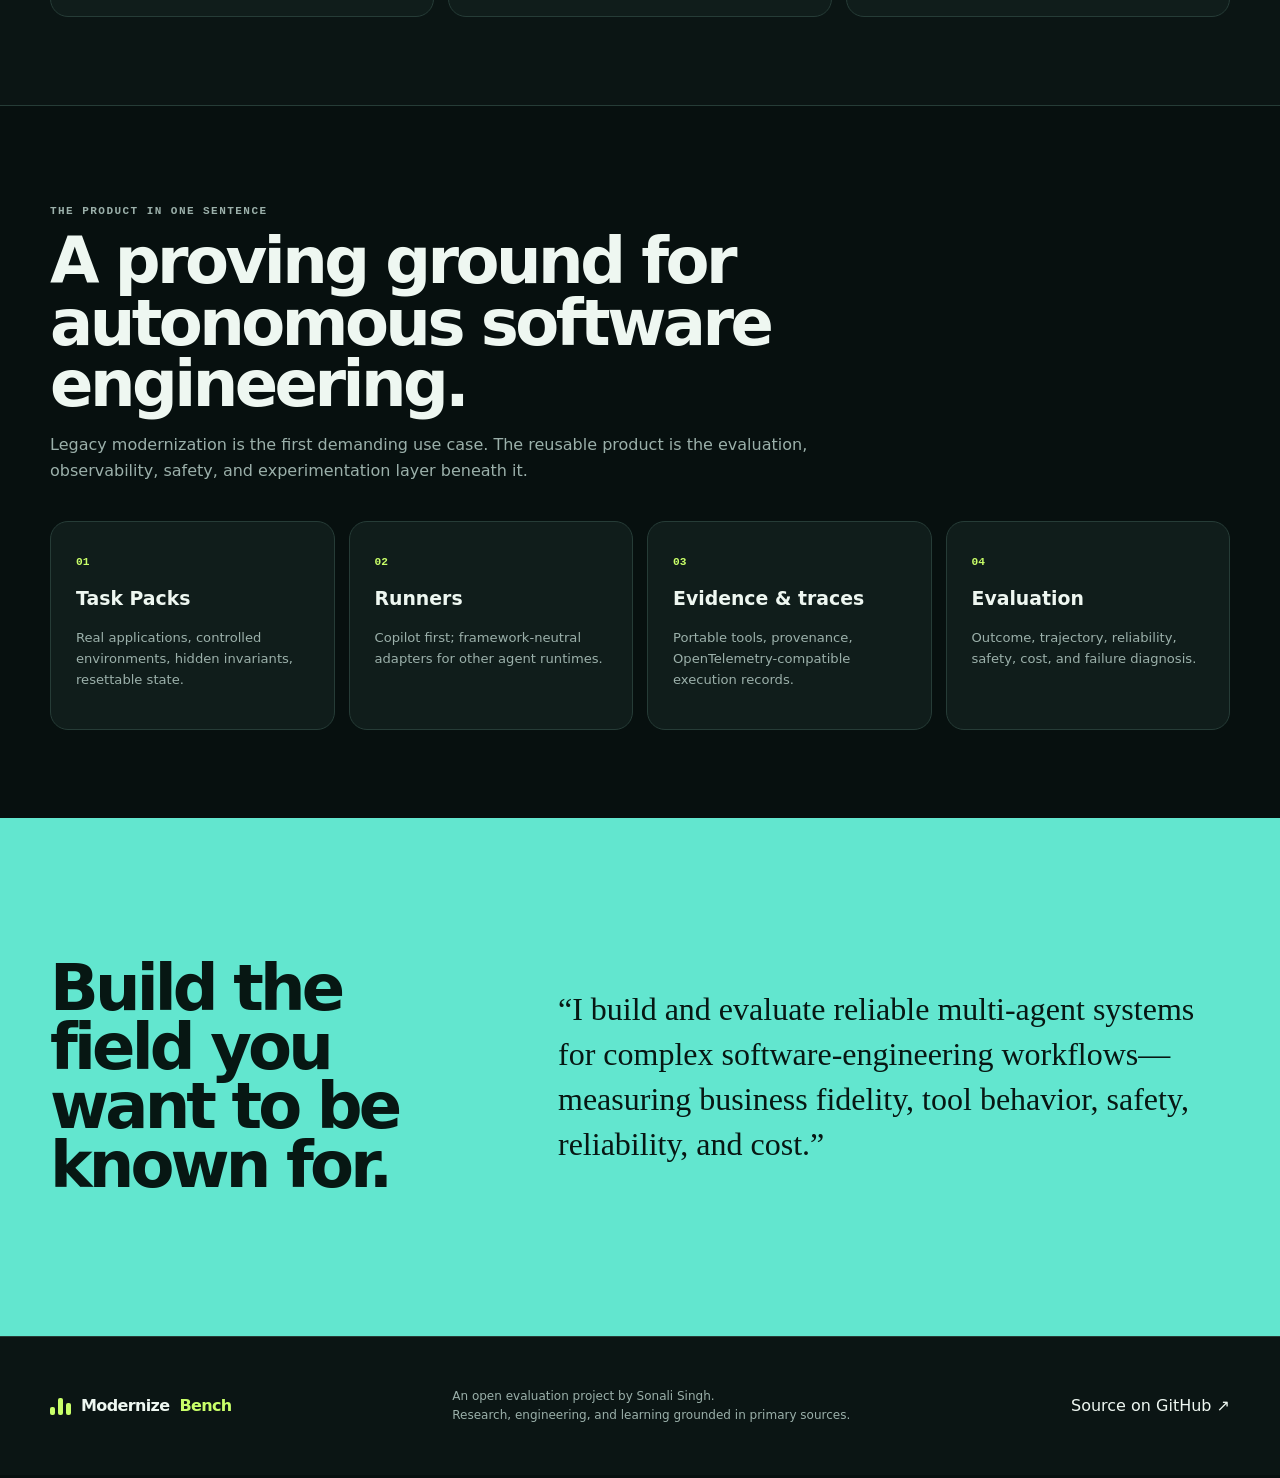
==== commit 899f3d4d: "Establish multi-page ModernizeBench site foundation" ====
--- a/site/index.html
+++ b/site/index.html
@@ -1,49 +1,5 @@
-<!doctype html>
-<html lang="en" data-theme="dark">
-<head>
-  <meta charset="utf-8">
-  <meta name="viewport" content="width=device-width,initial-scale=1">
-  <meta name="description" content="ModernizeBench is an evaluation-first platform, research ledger, and learning lab for reliable agentic software engineering.">
-  <meta property="og:title" content="ModernizeBench — Measure the agent, not the demo">
-  <meta property="og:description" content="A public benchmark design, daily agent-evaluation publication, and deep learning curriculum.">
-  <meta property="og:type" content="website">
-  <title>ModernizeBench — Agentic engineering, evaluated</title>
-  <style>
-    :root{--bg:#07100f;--bg2:#0b1514;--panel:#101d1b;--panel2:#142321;--ink:#eef7f1;--muted:#91aaa3;--line:#263c37;--acid:#c9ff69;--cyan:#62e6cf;--orange:#ff9c5a;--red:#ff7d68;--shell:min(1160px,calc(100% - 36px));color-scheme:dark}
-    html[data-theme="light"]{--bg:#f2f6f1;--bg2:#e9f0ea;--panel:#fff;--panel2:#f4f8f4;--ink:#14211d;--muted:#587069;--line:#cfddd5;--acid:#79aa1b;--cyan:#087d6c;--orange:#bc5e20;--red:#b23b2c;color-scheme:light}
-    *{box-sizing:border-box}html{scroll-behavior:smooth}body{margin:0;background:var(--bg);color:var(--ink);font-family:Inter,ui-sans-serif,system-ui,-apple-system,BlinkMacSystemFont,"Segoe UI",sans-serif;line-height:1.55}a{color:inherit}.shell{width:var(--shell);margin:auto}.section{padding:92px 0}.muted{color:var(--muted)}
-    .skip{position:absolute;left:-999px}.skip:focus{left:16px;top:16px;background:var(--acid);color:#14200e;padding:10px 14px;z-index:99}
-    header{position:sticky;top:0;z-index:30;background:color-mix(in srgb,var(--bg) 88%,transparent);backdrop-filter:blur(16px);border-bottom:1px solid var(--line)}nav{height:68px;display:flex;align-items:center;gap:26px}.brand{display:flex;align-items:center;gap:10px;text-decoration:none;font-weight:850;letter-spacing:-.04em}.mark{display:grid;grid-template-columns:repeat(3,5px);gap:3px;align-items:end;height:18px}.mark i{display:block;background:var(--acid);border-radius:2px}.mark i:nth-child(1){height:8px}.mark i:nth-child(2){height:17px}.mark i:nth-child(3){height:12px}.brand em{color:var(--acid);font-style:normal}.links{display:flex;gap:22px;margin-left:auto}.links a{text-decoration:none;color:var(--muted);font-size:.83rem}.links a:hover{color:var(--ink)}.theme{border:1px solid var(--line);background:var(--panel);color:var(--ink);border-radius:999px;width:38px;height:38px;cursor:pointer}.menu{display:none;margin-left:auto;border:0;background:none;color:var(--ink);font-weight:700}
-    .hero{min-height:760px;display:grid;grid-template-columns:1.12fr .88fr;gap:70px;align-items:center;padding:82px 0 105px}.eyebrow{color:var(--cyan);font:750 .72rem ui-monospace,SFMono-Regular,monospace;letter-spacing:.12em;text-transform:uppercase}.hero h1{font-size:clamp(3.5rem,7.8vw,7.5rem);line-height:.86;letter-spacing:-.075em;margin:22px 0 30px}.hero h1 span{color:var(--acid);font-family:Georgia,serif;font-style:italic;font-weight:500}.lede{font-size:1.18rem;color:var(--muted);max-width:700px}.actions{display:flex;gap:12px;margin:30px 0}.btn{display:inline-flex;align-items:center;justify-content:center;gap:9px;border-radius:999px;padding:13px 18px;text-decoration:none;font-weight:760;font-size:.84rem;border:1px solid var(--line)}.btn.primary{background:var(--acid);color:#14200e;border-color:var(--acid)}.proof{display:grid;grid-template-columns:repeat(4,1fr);gap:10px;margin-top:40px}.proof div{border-top:1px solid var(--line);padding-top:12px}.proof strong{display:block;font-size:.73rem}.proof span{font-size:.67rem;color:var(--muted)}
-    .console{background:linear-gradient(145deg,var(--panel),var(--bg2));border:1px solid var(--line);border-radius:22px;box-shadow:0 34px 90px rgba(0,0,0,.28);overflow:hidden;transform:rotate(1.5deg)}.console-top{display:flex;gap:7px;align-items:center;padding:14px 16px;border-bottom:1px solid var(--line);font:650 .62rem ui-monospace,monospace;color:var(--muted)}.dot{width:8px;height:8px;border-radius:50%;background:var(--line)}.console-body{padding:26px}.score{display:flex;justify-content:space-between;align-items:center}.score b{font-size:3.2rem;color:var(--acid)}.score small{color:var(--muted)}.metric{display:grid;grid-template-columns:1fr auto;gap:8px;margin:20px 0;font-size:.77rem}.metric i{grid-column:1/-1;height:5px;background:var(--line);border-radius:9px;overflow:hidden}.metric i:after{content:"";display:block;height:100%;width:var(--v);background:var(--cyan)}.checks{display:grid;grid-template-columns:1fr 1fr;gap:9px;margin-top:24px}.check{padding:13px;border:1px solid var(--line);border-radius:11px;font-size:.68rem}.check b{display:block;color:var(--acid);margin-top:5px}.check.warn b{color:var(--orange)}
-    .kicker{color:var(--cyan);font:800 .67rem ui-monospace,monospace;letter-spacing:.13em;text-transform:uppercase}.heading{max-width:760px}.heading h2{font-size:clamp(2.5rem,5vw,5rem);line-height:.95;letter-spacing:-.06em;margin:15px 0}.heading p{color:var(--muted);font-size:1rem}.grid3{display:grid;grid-template-columns:repeat(3,1fr);gap:14px;margin-top:42px}.card{background:var(--panel);border:1px solid var(--line);border-radius:18px;padding:25px}.card h3{font-size:1.2rem;margin:12px 0}.card p{color:var(--muted);font-size:.82rem}.num{color:var(--acid);font:750 .72rem ui-monospace,monospace}.wide{grid-column:span 2}.tag{display:inline-block;border:1px solid var(--line);border-radius:999px;padding:5px 9px;color:var(--muted);font:700 .58rem ui-monospace,monospace;letter-spacing:.08em}
-    .layers{display:grid;grid-template-columns:repeat(4,1fr);gap:12px;margin-top:44px}.layer{min-height:250px;display:flex;flex-direction:column}.layer b{font-size:2.3rem;color:color-mix(in srgb,var(--ink) 14%,transparent)}.layer h3{margin-top:32px}.layer ul{padding-left:18px;color:var(--muted);font-size:.78rem}.layer:nth-child(1){border-top:3px solid var(--acid)}.layer:nth-child(2){border-top:3px solid var(--cyan)}.layer:nth-child(3){border-top:3px solid var(--orange)}.layer:nth-child(4){border-top:3px solid var(--red)}
-    .darkband{background:var(--bg2);border-block:1px solid var(--line)}.newsletter-head{display:flex;gap:40px;align-items:end;justify-content:space-between}.watch{max-width:360px;border:1px solid var(--line);border-radius:15px;padding:16px;background:var(--panel)}.watch strong{display:block;color:var(--acid);font-size:.8rem}.watch span{color:var(--muted);font-size:.72rem}.filters{display:flex;gap:8px;flex-wrap:wrap;margin:28px 0}.filter,.stage{border:1px solid var(--line);background:transparent;color:var(--muted);border-radius:999px;padding:8px 13px;cursor:pointer;font-size:.7rem;font-weight:750}.filter.active,.stage.active{background:var(--acid);color:#14200e;border-color:var(--acid)}.newsgrid{display:grid;grid-template-columns:1fr 1fr;gap:14px}.news{background:var(--panel);border:1px solid var(--line);border-radius:18px;padding:23px;display:grid;gap:15px}.news.material{border-left:4px solid var(--orange)}.news.learning{border-left:4px solid var(--cyan)}.topline{display:flex;justify-content:space-between;gap:12px;color:var(--muted);font:650 .62rem ui-monospace,monospace}.topline span{color:var(--cyan)}.relevance{border:1px solid var(--line);border-radius:999px;padding:5px 8px;font:800 .55rem ui-monospace,monospace;white-space:nowrap}.r-critical{color:var(--red)}.r-high{color:var(--orange)}.r-medium{color:var(--cyan)}.banner{width:max-content;max-width:100%;border-radius:6px;padding:6px 9px;background:color-mix(in srgb,var(--orange) 10%,transparent);color:var(--orange);font:800 .56rem ui-monospace,monospace;letter-spacing:.07em}.news.learning .banner{background:color-mix(in srgb,var(--cyan) 10%,transparent);color:var(--cyan)}.news h3{font-size:1.35rem;line-height:1.14;letter-spacing:-.035em;margin:0}.news>p{color:var(--muted);font-size:.82rem;margin:0}.block{border-left:2px solid var(--acid);padding-left:13px}.block small,.exercise small{display:block;color:var(--cyan);font:800 .57rem ui-monospace,monospace;letter-spacing:.09em}.block p,.exercise p{font-size:.75rem;margin:6px 0 0}.actionblock{border:1px solid var(--line);background:var(--bg2);padding:13px;border-radius:10px}.exercise{border:1px dashed var(--line);padding:13px;border-radius:10px}.foot{display:flex;justify-content:space-between;gap:12px;align-items:center;font-size:.66rem}.urgency{color:var(--orange);font-weight:800;text-transform:uppercase;letter-spacing:.08em}.source{text-decoration:none}.source:hover{color:var(--acid)}
-    .learninglist{display:grid;gap:10px;margin-top:28px}.learn{background:var(--panel);border:1px solid var(--line);border-radius:15px;overflow:hidden}.learnhead{width:100%;display:grid;grid-template-columns:55px 1fr auto auto;gap:16px;align-items:center;padding:19px;background:none;border:0;color:var(--ink);text-align:left;cursor:pointer}.learnhead .n{color:var(--acid);font:750 .7rem ui-monospace,monospace}.learnhead strong{font-size:1.03rem}.learnhead .s{color:var(--muted);font-size:.61rem;letter-spacing:.1em;text-transform:uppercase}.plus{width:28px;height:28px;border:1px solid var(--line);border-radius:50%;display:grid;place-items:center}.learnbody{display:none;grid-template-columns:1fr 1fr;gap:26px;padding:0 19px 22px 90px}.learn.open .learnbody{display:grid}.learn.open .plus{transform:rotate(45deg)}.learnbody h4{color:var(--cyan);font-size:.62rem;letter-spacing:.1em;text-transform:uppercase;margin:0 0 8px}.learnbody p{color:var(--muted);font-size:.8rem}.artifact{border:1px solid var(--line);background:var(--bg2);border-radius:10px;padding:12px;margin-top:14px}.resources{display:grid}.resources a{text-decoration:none;color:var(--muted);font-size:.75rem;padding:8px 0;border-bottom:1px solid var(--line)}.resources a:hover{color:var(--acid)}
-    .roadmap{display:grid;grid-template-columns:repeat(3,1fr);gap:12px;margin-top:38px}.road{min-height:265px;display:flex;flex-direction:column}.road>span{font:800 2.2rem ui-monospace,monospace;color:color-mix(in srgb,var(--ink) 15%,transparent)}.road h3{font-size:1.3rem}.road b{margin-top:auto;color:var(--acid);font-size:.72rem}.position{background:var(--cyan);color:#071713}.positiongrid{display:grid;grid-template-columns:.8fr 1.2fr;gap:60px;align-items:center}.position h2{font-size:clamp(2.5rem,5vw,5rem);line-height:.92;letter-spacing:-.06em}.position blockquote{font-family:Georgia,serif;font-size:clamp(1.25rem,2.5vw,2rem);line-height:1.4;margin:0}footer{padding:38px 0;background:var(--bg2);border-top:1px solid var(--line)}.footer{display:flex;justify-content:space-between;gap:30px;align-items:center}.footer p{color:var(--muted);font-size:.75rem}
-    @media(max-width:950px){.hero{grid-template-columns:1fr;min-height:auto}.console{max-width:680px;transform:none}.grid3,.layers,.roadmap{grid-template-columns:1fr 1fr}.newsgrid{grid-template-columns:1fr}.links{display:none;position:absolute;left:18px;right:18px;top:67px;background:var(--panel);border:1px solid var(--line);border-radius:14px;padding:18px;flex-direction:column}.links.open{display:flex}.menu{display:block}.theme{margin-left:0}}
-    @media(max-width:650px){.section{padding:72px 0}.hero{padding-top:65px}.hero h1{font-size:clamp(3.2rem,17vw,5rem)}.proof,.grid3,.layers,.roadmap,.positiongrid{grid-template-columns:1fr}.wide{grid-column:auto}.newsletter-head,.footer{display:grid}.learnhead{grid-template-columns:38px 1fr auto}.learnhead .s{display:none}.learnbody,.learn.open .learnbody{grid-template-columns:1fr;padding:0 17px 20px}.actions{display:grid}.btn{width:100%}.checks{grid-template-columns:1fr}.positiongrid{gap:20px}}
-  </style>
-</head>
-<body>
-<a class="skip" href="#main">Skip to content</a>
-<header><nav class="shell"><a class="brand" href="#top"><span class="mark"><i></i><i></i><i></i></span>Modernize<em>Bench</em></a><button class="menu" aria-expanded="false">Menu</button><div class="links"><a href="#platform">Platform</a><a href="#evaluation">Evaluation</a><a href="#ledger">Eval Ledger</a><a href="#learn">Learning Lab</a><a href="#roadmap">Roadmap</a></div><button class="theme" aria-label="Toggle theme">◐</button></nav></header>
-<main id="main">
-<section class="shell hero" id="top"><div><p class="eyebrow">Evaluation-first agent engineering</p><h1>Do not trust<br>the demo.<br><span>Measure it.</span></h1><p class="lede">ModernizeBench tests whether multi-agent coding workflows recover business rules, make sound architectural decisions, reuse the right systems, and produce safe, maintainable software—consistently.</p><div class="actions"><a class="btn primary" href="#platform">Explore the platform ↘</a><a class="btn" href="#learn">Start the learning lab</a></div><div class="proof"><div><strong>Outcome</strong><span>Business parity</span></div><div><strong>Trajectory</strong><span>Tools and handoffs</span></div><div><strong>Reliability</strong><span>Repeated trials</span></div><div><strong>Efficiency</strong><span>Cost and latency</span></div></div></div><aside class="console" aria-label="Example evaluation scorecard"><div class="console-top"><i class="dot"></i><i class="dot"></i><i class="dot"></i>&nbsp; run / coupon-management / trial-05</div><div class="console-body"><div class="score"><div><small>WORKFLOW</small><br><strong>copilot-modernizer@0.4.2</strong></div><div><b>91</b><small>/100</small></div></div><div class="metric"><span>Business behavior fidelity</span><strong>96%</strong><i style="--v:96%"></i></div><div class="metric"><span>Requirement evidence coverage</span><strong>88%</strong><i style="--v:88%"></i></div><div class="metric"><span>Trajectory policy compliance</span><strong>93%</strong><i style="--v:93%"></i></div><div class="checks"><div class="check">Database invariants<b>PASS</b></div><div class="check">Access control<b>PASS</b></div><div class="check warn">Reuse decision<b>REVIEW</b></div><div class="check">Scope safety<b>PASS</b></div></div></div></aside></section>
-<section class="section darkband" id="platform"><div class="shell"><div class="heading"><p class="kicker">The product</p><h2>A proving ground for autonomous software engineering.</h2><p>Legacy modernization is the first demanding use case. The reusable product is the evaluation, observability, and experimentation layer beneath it.</p></div><div class="grid3"><article class="card wide"><span class="num">01 / TASK PACKS</span><h3>Real systems, controlled environments</h3><p>Versioned legacy applications, database fixtures, target skeletons, policies, hidden tests, expected behaviors, and reproducible resets.</p><span class="tag">PHP → SPRING + REACT</span></article><article class="card"><span class="num">02 / RUNNERS</span><h3>Framework neutral</h3><p>Run Copilot agents first, then compare OpenAI Agents SDK, LangGraph, Claude tooling, and future runtimes through adapters.</p></article><article class="card"><span class="num">03 / PORTABLE TOOLS</span><h3>Schema Index and Reuse Scout</h3><p>Expose your Python capabilities as MCP services and evaluate discovery, arguments, evidence use, permissions, and cost.</p></article><article class="card wide"><span class="num">04 / EXPERIMENTS</span><h3>Replace opinion with repeated evidence</h3><p>Compare memory strategies, model versions, prompts, workflow topology, tools, and safety policies across repeated trials and task slices.</p><span class="tag">CONFIDENCE · VARIANCE · COST</span></article></div></div></section>
-<section class="section" id="evaluation"><div class="shell"><div class="heading"><p class="kicker">Evaluation model</p><h2>Correct output is necessary. It is not sufficient.</h2><p>An engineering agent must produce the right result, take a defensible path, behave reliably, and stay inside its permitted blast radius.</p></div><div class="layers"><article class="card layer"><b>01</b><h3>Outcome</h3><ul><li>Business-rule fidelity</li><li>API and database state</li><li>UI behavior</li><li>Security invariants</li></ul></article><article class="card layer"><b>02</b><h3>Trajectory</h3><ul><li>Tool selection</li><li>Handoffs and approvals</li><li>Evidence grounding</li><li>Retry behavior</li></ul></article><article class="card layer"><b>03</b><h3>Reliability</h3><ul><li>Repeated trials</li><li>Pass@k and all-k</li><li>Failure clusters</li><li>Confidence intervals</li></ul></article><article class="card layer"><b>04</b><h3>Efficiency and safety</h3><ul><li>Tokens and latency</li><li>Scope violations</li><li>Secrets and network</li><li>Human escalation</li></ul></article></div></div></section>
-<section class="section darkband" id="ledger"><div class="shell"><div class="newsletter-head"><div class="heading"><p class="kicker">The Eval Ledger</p><h2>Daily research, converted into engineering decisions.</h2><p>Major releases are highlighted when they materially affect ModernizeBench. Quiet days become focused learning editions with a practical build exercise.</p></div><div class="watch"><strong>● DAILY WATCH ACTIVE</strong><span>10:00 AM IST · benchmarks · protocols · tooling · original research</span></div></div><div class="filters" id="filters"><button class="filter active" data-filter="all">All</button><button class="filter" data-filter="benchmarks">Benchmarks</button><button class="filter" data-filter="protocols">Protocols</button><button class="filter" data-filter="research">Research</button><button class="filter" data-filter="learning">Learning notes</button></div><div class="newsgrid" id="newsgrid"></div></div></section>
-<section class="section" id="learn"><div class="shell"><div class="heading"><p class="kicker">Learning lab</p><h2>Learn agentic AI by building the platform.</h2><p>The curriculum is dependency-ordered. Every module ends with an artifact that advances ModernizeBench rather than an isolated tutorial.</p></div><div class="filters" id="stages"><button class="stage active" data-stage="all">All modules</button><button class="stage" data-stage="foundation">Foundation</button><button class="stage" data-stage="systems">Agent systems</button><button class="stage" data-stage="evaluation">Evaluation</button><button class="stage" data-stage="advanced">Advanced</button></div><div class="learninglist" id="learninglist"></div></div></section>
-<section class="section darkband" id="roadmap"><div class="shell"><div class="heading"><p class="kicker">Build sequence</p><h2>Every checkpoint produces a public demonstration.</h2></div><div class="roadmap"><article class="card road"><span>01</span><h3>Benchmark kernel</h3><p>One containerized modernization task, deterministic graders, and a publishable scorecard.</p><b>Catch a hidden role-rule failure.</b></article><article class="card road"><span>02</span><h3>Trace evaluation</h3><p>Tool, handoff, memory, retry, approval, cost, and latency traces.</p><b>Working code, wasteful trajectory.</b></article><article class="card road"><span>03</span><h3>Experiment lab</h3><p>Repeated trials across memory, tools, prompts, models, and workflow topology.</p><b>Prove memory's real effect.</b></article><article class="card road"><span>04</span><h3>Portable tooling</h3><p>MCP Schema Index and Reuse Scout with OpenTelemetry trace adapters.</p><b>Two runtimes, same task.</b></article><article class="card road"><span>05</span><h3>Public benchmark</h3><p>Versioned task registry, sealed holdouts, QA, and CI regression gates.</p><b>Auditable public results.</b></article><article class="card road"><span>06</span><h3>Research engine</h3><p>Failure clustering, proposed evaluators, human review, and experiment reports.</p><b>Turn a real miss into a new eval.</b></article></div></div></section>
-<section class="section position"><div class="shell positiongrid"><h2>Build the field you want to be known for.</h2><blockquote>“I build and evaluate reliable multi-agent systems for complex software-engineering workflows—measuring business fidelity, tool behavior, safety, reliability, and cost.”</blockquote></div></section>
-</main>
-<footer><div class="shell footer"><a class="brand" href="#top"><span class="mark"><i></i><i></i><i></i></span>Modernize<em>Bench</em></a><p>An open evaluation project by Sonali Singh.<br>Daily research and learning, grounded in primary sources.</p><a href="https://github.com/sonali426/Curator">Source on GitHub ↗</a></div></footer>
-<script src="assets/data.js"></script>
-<script>
-(()=>{const D=window.MODERNIZEBENCH_DATA,news=document.querySelector('#newsgrid'),learn=document.querySelector('#learninglist');const date=x=>new Intl.DateTimeFormat('en-GB',{day:'2-digit',month:'short',year:'numeric'}).format(new Date(x+'T00:00:00'));const cls=x=>'r-'+(x||'medium').toLowerCase().replaceAll(' ','-');
-function renderNews(f='all'){news.innerHTML=D.newsletter.filter(x=>f==='all'||x.category===f).sort((a,b)=>new Date(b.date)-new Date(a.date)).map(x=>`<article class="news ${x.material?'material':'learning'}"><div class="topline"><div><span>${x.label}</span> · <time>${date(x.date)}</time></div><b class="relevance ${cls(x.relevance)}">${x.relevance}</b></div><div class="banner">${x.material?'MATERIAL TO MODERNIZEBENCH · '+x.affected:'DAILY LEARNING EDITION'}</div><h3>${x.title}</h3><p>${x.summary}</p><div class="block"><small>${x.material?'WHY IT CHANGES THE DESIGN':'CONCEPT OVERVIEW'}</small><p>${x.impact}</p></div><div class="block actionblock"><small>${x.material?'RECOMMENDED DESIGN RESPONSE':'APPLY IT'}</small><p>${x.action}</p></div>${x.exercise?`<div class="exercise"><small>LEARN BY BUILDING</small><p>${x.exercise}</p></div>`:''}<div class="foot"><span class="urgency">${x.urgency}</span><a class="source" href="${x.url}" ${x.url.startsWith('#')?'':'target="_blank" rel="noreferrer"'}>${x.source} ↗</a></div></article>`).join('')}
-function renderLearn(s='all'){learn.innerHTML=D.learning.filter(x=>s==='all'||x.stage===s).map((x,i)=>`<article class="learn ${i===0?'open':''}"><button class="learnhead" aria-expanded="${i===0}"><span class="n">${x.number}</span><strong>${x.title}</strong><span class="s">${x.stage}</span><span class="plus">+</span></button><div class="learnbody"><div><h4>Overview</h4><p>${x.overview}</p><div class="artifact"><h4>Build artifact</h4><p>${x.build}</p></div></div><div><h4>Primary resources</h4><div class="resources">${x.resources.map(r=>`<a href="${r.url}" target="_blank" rel="noreferrer">${r.name} ↗</a>`).join('')}</div></div></div></article>`).join('');document.querySelectorAll('.learnhead').forEach(b=>b.onclick=()=>{const a=b.closest('.learn');a.classList.toggle('open');b.setAttribute('aria-expanded',a.classList.contains('open'))})}
-renderNews();renderLearn();document.querySelectorAll('.filter').forEach(b=>b.onclick=()=>{document.querySelectorAll('.filter').forEach(x=>x.classList.remove('active'));b.classList.add('active');renderNews(b.dataset.filter)});document.querySelectorAll('.stage').forEach(b=>b.onclick=()=>{document.querySelectorAll('.stage').forEach(x=>x.classList.remove('active'));b.classList.add('active');renderLearn(b.dataset.stage)});const t=document.querySelector('.theme');const saved=localStorage.getItem('mb-theme');if(saved)document.documentElement.dataset.theme=saved;t.onclick=()=>{const n=document.documentElement.dataset.theme==='dark'?'light':'dark';document.documentElement.dataset.theme=n;localStorage.setItem('mb-theme',n)};const m=document.querySelector('.menu'),l=document.querySelector('.links');m.onclick=()=>{l.classList.toggle('open');m.setAttribute('aria-expanded',l.classList.contains('open'))};l.querySelectorAll('a').forEach(a=>a.onclick=()=>l.classList.remove('open'))})();
-</script>
-</body>
-</html>
+<!doctype html><html lang="en" data-theme="dark"><head><meta charset="utf-8"><meta name="viewport" content="width=device-width,initial-scale=1"><meta name="description" content="An evaluation and experimentation platform for reliable agentic software engineering."><meta property="og:title" content="ModernizeBench — Agentic engineering, evaluated"><meta property="og:description" content="An evaluation and experimentation platform for reliable agentic software engineering."><meta property="og:type" content="website"><title>ModernizeBench — Agentic engineering, evaluated</title><link rel="stylesheet" href="assets/styles.css"></head><body><a class="skip" href="#main">Skip to content</a><header><nav class="shell"><a class="brand" href="index.html"><span class="mark"><i></i><i></i><i></i></span>Modernize<em>Bench</em></a><button class="menu" aria-expanded="false">Menu</button><div class="links"><a class="" href="project/">Project</a><a class="" href="learn/">Learning Lab</a><a class="" href="ledger/">Eval Ledger</a><a href="https://github.com/sonali426/Curator">GitHub</a></div><button class="theme" aria-label="Toggle theme">◐</button></nav></header><main id="main">
+<section class="shell hero"><div><p class="eyebrow">Evaluation-first agent engineering</p><h1>Do not trust<br>the demo.<br><span>Measure it.</span></h1><p class="lede">ModernizeBench tests whether multi-agent coding workflows recover business rules, make sound architecture decisions, reuse the right systems, and produce safe, maintainable software—consistently.</p><div class="actions"><a class="btn primary" href="project/">Read the complete project brief →</a><a class="btn" href="learn/">Enter the Learning Lab</a><a class="btn" href="ledger/">Read the Eval Ledger</a></div><div class="proof"><div><strong>Outcome</strong><span>Business parity</span></div><div><strong>Trajectory</strong><span>Tools and handoffs</span></div><div><strong>Reliability</strong><span>Repeated trials</span></div><div><strong>Safety & economics</strong><span>Risk, cost, latency</span></div></div></div><aside class="console"><div class="console-top">run / coupon-management / trial-05</div><div class="console-body"><div class="score"><div><small>WORKFLOW</small><br><strong>copilot-modernizer@0.4.2</strong></div><div><b>91</b><small>/100</small></div></div><div class="metric"><span>Business behavior fidelity</span><strong>96%</strong><i style="--v:96%"></i></div><div class="metric"><span>Requirement evidence coverage</span><strong>88%</strong><i style="--v:88%"></i></div><div class="metric"><span>Trajectory policy compliance</span><strong>93%</strong><i style="--v:93%"></i></div><div class="checks"><div class="check">Database invariants<b>PASS</b></div><div class="check">Access control<b>PASS</b></div><div class="check warn">Reuse decision<b>REVIEW</b></div><div class="check">Scope safety<b>PASS</b></div></div></div></aside></section>
+<section class="section darkband"><div class="shell"><div class="heading"><p class="kicker">Three ways to use this site</p><h2>A pitch, a technical specification, and a build-to-learn programme.</h2></div><div class="grid3"><article class="card"><span class="num">FOR STAKEHOLDERS</span><h3>Understand the business case</h3><p>Why agent evaluation is needed, which risks it controls, what adoption looks like, and how value is measured.</p><a class="btn" href="project/#business">Business view →</a></article><article class="card"><span class="num">FOR ENGINEERS & AI TEAMS</span><h3>Inspect the design</h3><p>Task packs, runner adapters, MCP tools, trace schema, graders, reliability statistics, security, and platform architecture.</p><a class="btn" href="project/#architecture">Technical view →</a></article><article class="card"><span class="num">FOR BUILDERS</span><h3>Learn in dependency order</h3><p>Twenty-seven dedicated modules take you from LLM foundations to a published agent-evaluation research project.</p><a class="btn" href="learn/">Curriculum →</a></article></div></div></section>
+<section class="section"><div class="shell"><div class="heading"><p class="kicker">The product in one sentence</p><h2>A proving ground for autonomous software engineering.</h2><p>Legacy modernization is the first demanding use case. The reusable product is the evaluation, observability, safety, and experimentation layer beneath it.</p></div><div class="grid4"><article class="card"><span class="num">01</span><h3>Task Packs</h3><p>Real applications, controlled environments, hidden invariants, resettable state.</p></article><article class="card"><span class="num">02</span><h3>Runners</h3><p>Copilot first; framework-neutral adapters for other agent runtimes.</p></article><article class="card"><span class="num">03</span><h3>Evidence & traces</h3><p>Portable tools, provenance, OpenTelemetry-compatible execution records.</p></article><article class="card"><span class="num">04</span><h3>Evaluation</h3><p>Outcome, trajectory, reliability, safety, cost, and failure diagnosis.</p></article></div></div></section>
+<section class="section position"><div class="shell positiongrid"><h2>Build the field you want to be known for.</h2><blockquote>“I build and evaluate reliable multi-agent systems for complex software-engineering workflows—measuring business fidelity, tool behavior, safety, reliability, and cost.”</blockquote></div></section></main><footer><div class="shell footer"><a class="brand" href="index.html"><span class="mark"><i></i><i></i><i></i></span>Modernize<em>Bench</em></a><p>An open evaluation project by Sonali Singh.<br>Research, engineering, and learning grounded in primary sources.</p><a href="https://github.com/sonali426/Curator">Source on GitHub ↗</a></div></footer><script src="assets/data.js"></script><script src="assets/learning-1.js"></script><script src="assets/learning-2.js"></script><script src="assets/learning-3.js"></script><script src="assets/learning-4.js"></script><script src="assets/site.js"></script></body></html>
--- a/site/assets/styles.css
+++ b/site/assets/styles.css
@@ -0,0 +1 @@
+:root{--bg:#07100f;--bg2:#0b1514;--panel:#101d1b;--panel2:#142321;--ink:#eef7f1;--muted:#9bb0aa;--line:#263c37;--acid:#c9ff69;--cyan:#62e6cf;--orange:#ff9c5a;--red:#ff7d68;--purple:#c7a8ff;--shell:min(1180px,calc(100% - 36px));color-scheme:dark}html[data-theme="light"]{--bg:#f2f6f1;--bg2:#e9f0ea;--panel:#fff;--panel2:#f4f8f4;--ink:#14211d;--muted:#587069;--line:#cfddd5;--acid:#79aa1b;--cyan:#087d6c;--orange:#bc5e20;--red:#b23b2c;--purple:#6f4ea5;color-scheme:light}*{box-sizing:border-box}html{scroll-behavior:smooth}body{margin:0;background:var(--bg);color:var(--ink);font-family:Inter,ui-sans-serif,system-ui,-apple-system,BlinkMacSystemFont,"Segoe UI",sans-serif;line-height:1.62}a{color:inherit}.shell{width:var(--shell);margin:auto}.narrow{width:min(820px,calc(100% - 36px));margin:auto}.section{padding:88px 0}.darkband{background:var(--bg2);border-block:1px solid var(--line)}.muted{color:var(--muted)}.skip{position:absolute;left:-999px}.skip:focus{left:16px;top:16px;background:var(--acid);color:#14200e;padding:10px 14px;z-index:99}header{position:sticky;top:0;z-index:50;background:color-mix(in srgb,var(--bg) 88%,transparent);backdrop-filter:blur(16px);border-bottom:1px solid var(--line)}nav{height:68px;display:flex;align-items:center;gap:24px}.brand{display:flex;align-items:center;gap:10px;text-decoration:none;font-weight:850;letter-spacing:-.04em}.mark{display:grid;grid-template-columns:repeat(3,5px);gap:3px;align-items:end;height:18px}.mark i{display:block;background:var(--acid);border-radius:2px}.mark i:nth-child(1){height:8px}.mark i:nth-child(2){height:17px}.mark i:nth-child(3){height:12px}.brand em{color:var(--acid);font-style:normal}.links{display:flex;gap:20px;margin-left:auto}.links a{text-decoration:none;color:var(--muted);font-size:.79rem}.links a:hover,.links a.active{color:var(--ink)}.theme,.menu{border:1px solid var(--line);background:var(--panel);color:var(--ink);border-radius:999px;height:38px;cursor:pointer}.theme{width:38px}.menu{display:none;padding:0 14px;font-weight:700}.eyebrow,.kicker{color:var(--cyan);font:800 .69rem ui-monospace,SFMono-Regular,monospace;letter-spacing:.13em;text-transform:uppercase}.pagehero{padding:105px 0 85px;border-bottom:1px solid var(--line);background:radial-gradient(circle at 80% 20%,color-mix(in srgb,var(--cyan) 12%,transparent),transparent 32%),var(--bg)}.pagehero h1,.hero h1{font-size:clamp(3.35rem,7.5vw,7.2rem);line-height:.9;letter-spacing:-.072em;margin:20px 0 28px}.pagehero p.lede,.hero .lede{font-size:1.16rem;color:var(--muted);max-width:800px}.hero{min-height:760px;display:grid;grid-template-columns:1.08fr .92fr;gap:64px;align-items:center;padding:86px 0 108px}.hero h1 span,.pagehero h1 span{color:var(--acid);font-family:Georgia,serif;font-style:italic;font-weight:500}.actions{display:flex;gap:11px;flex-wrap:wrap;margin:30px 0}.btn{display:inline-flex;align-items:center;justify-content:center;gap:8px;border-radius:999px;padding:13px 18px;text-decoration:none;font-weight:770;font-size:.82rem;border:1px solid var(--line)}.btn.primary{background:var(--acid);color:#14200e;border-color:var(--acid)}.btn:hover{transform:translateY(-1px)}.proof{display:grid;grid-template-columns:repeat(4,1fr);gap:10px;margin-top:38px}.proof div{border-top:1px solid var(--line);padding-top:12px}.proof strong{display:block;font-size:.73rem}.proof span{font-size:.66rem;color:var(--muted)}.console{background:linear-gradient(145deg,var(--panel),var(--bg2));border:1px solid var(--line);border-radius:22px;box-shadow:0 34px 90px rgba(0,0,0,.28);overflow:hidden;transform:rotate(1deg)}.console-top{padding:14px 16px;border-bottom:1px solid var(--line);font:650 .62rem ui-monospace,monospace;color:var(--muted)}.console-body{padding:26px}.score{display:flex;justify-content:space-between;align-items:center}.score b{font-size:3.2rem;color:var(--acid)}.metric{display:grid;grid-template-columns:1fr auto;gap:8px;margin:20px 0;font-size:.77rem}.metric i{grid-column:1/-1;height:5px;background:var(--line);border-radius:9px;overflow:hidden}.metric i:after{content:"";display:block;height:100%;width:var(--v);background:var(--cyan)}.checks{display:grid;grid-template-columns:1fr 1fr;gap:9px;margin-top:24px}.check{padding:13px;border:1px solid var(--line);border-radius:11px;font-size:.68rem}.check b{display:block;color:var(--acid);margin-top:5px}.check.warn b{color:var(--orange)}.heading{max-width:800px}.heading h2{font-size:clamp(2.35rem,5vw,4.9rem);line-height:.96;letter-spacing:-.055em;margin:14px 0}.heading p{color:var(--muted)}.grid2,.grid3,.grid4{display:grid;gap:14px;margin-top:38px}.grid2{grid-template-columns:repeat(2,1fr)}.grid3{grid-template-columns:repeat(3,1fr)}.grid4{grid-template-columns:repeat(4,1fr)}.card{background:var(--panel);border:1px solid var(--line);border-radius:18px;padding:25px}.card h3{font-size:1.18rem;margin:10px 0}.card p,.card li{color:var(--muted);font-size:.82rem}.card ul{padding-left:18px}.num{color:var(--acid);font:750 .7rem ui-monospace,monospace}.tag,.badge{display:inline-block;border:1px solid var(--line);border-radius:999px;padding:5px 9px;color:var(--muted);font:700 .57rem ui-monospace,monospace;letter-spacing:.07em;text-transform:uppercase}.callout{border-left:4px solid var(--acid);background:var(--panel);border-radius:0 16px 16px 0;padding:25px 28px;margin:30px 0}.callout strong{color:var(--acid)}.audiences{display:grid;grid-template-columns:repeat(4,1fr);gap:12px;margin-top:35px}.audience{min-height:220px}.audience:nth-child(2){border-top:3px solid var(--cyan)}.audience:nth-child(3){border-top:3px solid var(--orange)}.audience:nth-child(4){border-top:3px solid var(--purple)}.pipeline{display:grid;grid-template-columns:repeat(7,1fr);gap:8px;margin-top:35px}.pipe{position:relative;background:var(--panel);border:1px solid var(--line);border-radius:14px;padding:17px 13px;min-height:132px}.pipe:not(:last-child):after{content:'→';position:absolute;right:-9px;top:50%;color:var(--acid);z-index:2}.pipe b{display:block;color:var(--acid);font:750 .65rem ui-monospace,monospace;margin-bottom:9px}.pipe span{font-size:.72rem}.architecture{display:grid;gap:11px;margin-top:35px}.archrow{display:grid;grid-template-columns:170px 1fr;gap:12px;align-items:stretch}.archlabel{display:grid;place-items:center;background:var(--acid);color:#13200d;border-radius:13px;font-weight:850;text-align:center;padding:14px}.archblocks{display:grid;grid-template-columns:repeat(4,1fr);gap:8px}.archblocks div{background:var(--panel);border:1px solid var(--line);border-radius:13px;padding:15px;font-size:.72rem}.archblocks strong{display:block;color:var(--cyan);margin-bottom:5px}.tablewrap{overflow:auto;border:1px solid var(--line);border-radius:16px;margin-top:30px}table{width:100%;border-collapse:collapse;min-width:760px;background:var(--panel)}th,td{padding:15px;text-align:left;border-bottom:1px solid var(--line);font-size:.76rem;vertical-align:top}th{color:var(--cyan);font:800 .62rem ui-monospace,monospace;letter-spacing:.08em;text-transform:uppercase}td{color:var(--muted)}td strong{color:var(--ink)}.stickyindex{display:grid;grid-template-columns:260px 1fr;gap:50px}.toc{position:sticky;top:96px;align-self:start;border:1px solid var(--line);border-radius:16px;padding:18px;background:var(--panel)}.toc strong{font-size:.75rem}.toc a{display:block;text-decoration:none;color:var(--muted);font-size:.72rem;padding:7px 0;border-bottom:1px solid var(--line)}.toc a:hover{color:var(--acid)}.prose section{padding:0 0 70px;scroll-margin-top:95px}.prose h2{font-size:clamp(2rem,4vw,3.5rem);letter-spacing:-.045em;line-height:1;margin:0 0 20px}.prose h3{font-size:1.25rem;margin:28px 0 8px}.prose p,.prose li{color:var(--muted);font-size:.93rem}.prose code{background:var(--panel2);border:1px solid var(--line);border-radius:5px;padding:2px 5px;color:var(--cyan)}.sequence{display:grid;gap:10px;margin-top:30px}.phase{display:grid;grid-template-columns:110px 1fr;gap:18px;padding:20px;border:1px solid var(--line);background:var(--panel);border-radius:15px}.phase b{color:var(--acid);font:800 .7rem ui-monospace,monospace}.phase span{color:var(--muted);font-size:.82rem}.filters{display:flex;gap:8px;flex-wrap:wrap;margin:28px 0}.filter{border:1px solid var(--line);background:transparent;color:var(--muted);border-radius:999px;padding:8px 13px;cursor:pointer;font-size:.69rem;font-weight:750}.filter.active{background:var(--acid);color:#14200e;border-color:var(--acid)}.modulegrid{display:grid;grid-template-columns:repeat(3,1fr);gap:13px}.module{display:flex;flex-direction:column;min-height:290px;text-decoration:none;transition:.18s}.module:hover{transform:translateY(-3px);border-color:var(--cyan)}.module .moduletop{display:flex;justify-content:space-between;align-items:center}.module h3{font-size:1.17rem;line-height:1.2}.module p{flex:1}.module .open{color:var(--acid);font-weight:800;font-size:.72rem}.modulehero{padding:85px 0 60px;border-bottom:1px solid var(--line)}.modulemeta{display:flex;gap:8px;flex-wrap:wrap;margin-bottom:20px}.modulehero h1{font-size:clamp(2.8rem,6vw,5.8rem);letter-spacing:-.065em;line-height:.93;margin:15px 0}.modulelayout{display:grid;grid-template-columns:1fr 330px;gap:50px;padding:65px 0}.modulecontent h2{font-size:2rem;letter-spacing:-.04em;margin:48px 0 14px}.modulecontent h2:first-child{margin-top:0}.modulecontent p,.modulecontent li{color:var(--muted)}.checklist{display:grid;gap:8px;padding:0;list-style:none}.checklist li{border:1px solid var(--line);border-radius:11px;padding:12px 14px;background:var(--panel)}.checklist li:before{content:'✓';color:var(--acid);margin-right:9px}.sidecard{position:sticky;top:92px;align-self:start;background:var(--panel);border:1px solid var(--line);border-radius:17px;padding:22px}.sidecard h3{margin-top:0}.sidecard a{display:block;color:var(--muted);text-decoration:none;font-size:.76rem;padding:9px 0;border-bottom:1px solid var(--line)}.sidecard a:hover{color:var(--acid)}.newsgrid{display:grid;grid-template-columns:1fr 1fr;gap:14px}.news{background:var(--panel);border:1px solid var(--line);border-radius:18px;padding:23px;display:grid;gap:15px}.news.material{border-left:4px solid var(--orange)}.news.learning{border-left:4px solid var(--cyan)}.topline{display:flex;justify-content:space-between;gap:12px;color:var(--muted);font:650 .62rem ui-monospace,monospace}.relevance{border:1px solid var(--line);border-radius:999px;padding:5px 8px;font:800 .55rem ui-monospace,monospace;white-space:nowrap}.r-critical{color:var(--red)}.r-high{color:var(--orange)}.r-medium{color:var(--cyan)}.banner{width:max-content;max-width:100%;border-radius:6px;padding:6px 9px;background:color-mix(in srgb,var(--orange) 10%,transparent);color:var(--orange);font:800 .56rem ui-monospace,monospace;letter-spacing:.07em}.news.learning .banner{color:var(--cyan)}.news h3{font-size:1.35rem;line-height:1.14;letter-spacing:-.035em;margin:0}.news>p{color:var(--muted);font-size:.82rem;margin:0}.block{border-left:2px solid var(--acid);padding-left:13px}.block small,.exercise small{display:block;color:var(--cyan);font:800 .57rem ui-monospace,monospace;letter-spacing:.09em}.block p,.exercise p{font-size:.76rem;margin:6px 0 0}.actionblock{border:1px solid var(--line);background:var(--bg2);padding:13px;border-radius:10px}.exercise{border:1px dashed var(--line);padding:13px;border-radius:10px}.foot{display:flex;justify-content:space-between;gap:12px;align-items:center;font-size:.66rem}.urgency{color:var(--orange);font-weight:800;text-transform:uppercase}.position{background:var(--cyan);color:#071713}.positiongrid{display:grid;grid-template-columns:.8fr 1.2fr;gap:60px;align-items:center}.position h2{font-size:clamp(2.5rem,5vw,5rem);line-height:.92;letter-spacing:-.06em}.position blockquote{font-family:Georgia,serif;font-size:clamp(1.25rem,2.5vw,2rem);line-height:1.4;margin:0}footer{padding:38px 0;background:var(--bg2);border-top:1px solid var(--line)}.footer{display:flex;justify-content:space-between;gap:30px;align-items:center}.footer p{color:var(--muted);font-size:.75rem}.footer a{text-decoration:none}@media(max-width:1000px){.hero{grid-template-columns:1fr;min-height:auto}.console{max-width:700px;transform:none}.grid4,.audiences{grid-template-columns:1fr 1fr}.grid3,.modulegrid{grid-template-columns:1fr 1fr}.pipeline{grid-template-columns:repeat(3,1fr)}.pipe:after{display:none}.archblocks{grid-template-columns:1fr 1fr}.stickyindex{grid-template-columns:1fr}.toc{position:static}.modulelayout{grid-template-columns:1fr}.sidecard{position:static}.links{display:none;position:absolute;left:18px;right:18px;top:67px;background:var(--panel);border:1px solid var(--line);border-radius:14px;padding:18px;flex-direction:column}.links.open{display:flex}.menu{display:block;margin-left:auto}.theme{margin-left:0}}@media(max-width:650px){.section{padding:66px 0}.pagehero{padding:75px 0 60px}.hero{padding:65px 0 80px}.hero h1,.pagehero h1{font-size:clamp(3rem,16vw,4.8rem)}.proof,.grid2,.grid3,.grid4,.audiences,.modulegrid,.positiongrid{grid-template-columns:1fr}.pipeline{grid-template-columns:1fr 1fr}.archrow{grid-template-columns:1fr}.archblocks{grid-template-columns:1fr}.newsgrid{grid-template-columns:1fr}.footer{display:grid}.actions{display:grid}.btn{width:100%}.checks{grid-template-columns:1fr}.phase{grid-template-columns:1fr}.modulelayout{padding-top:45px}}
